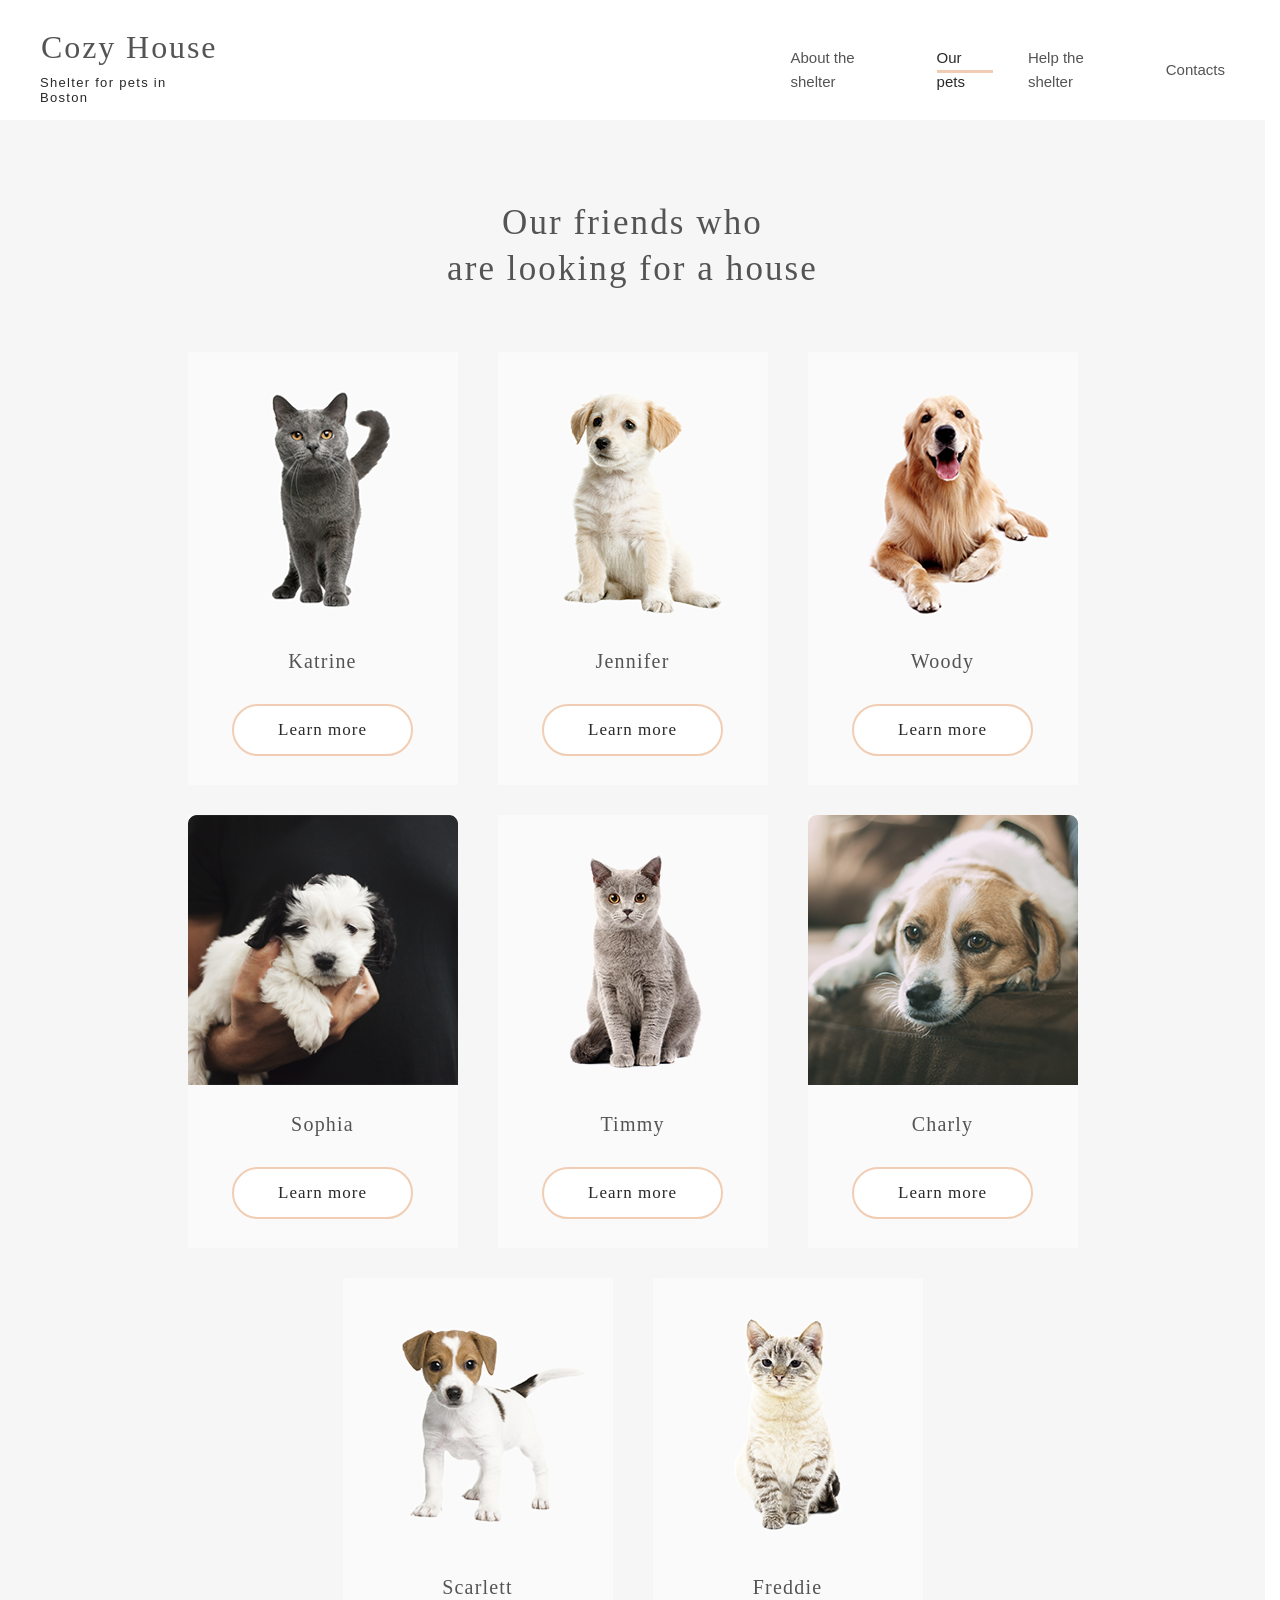
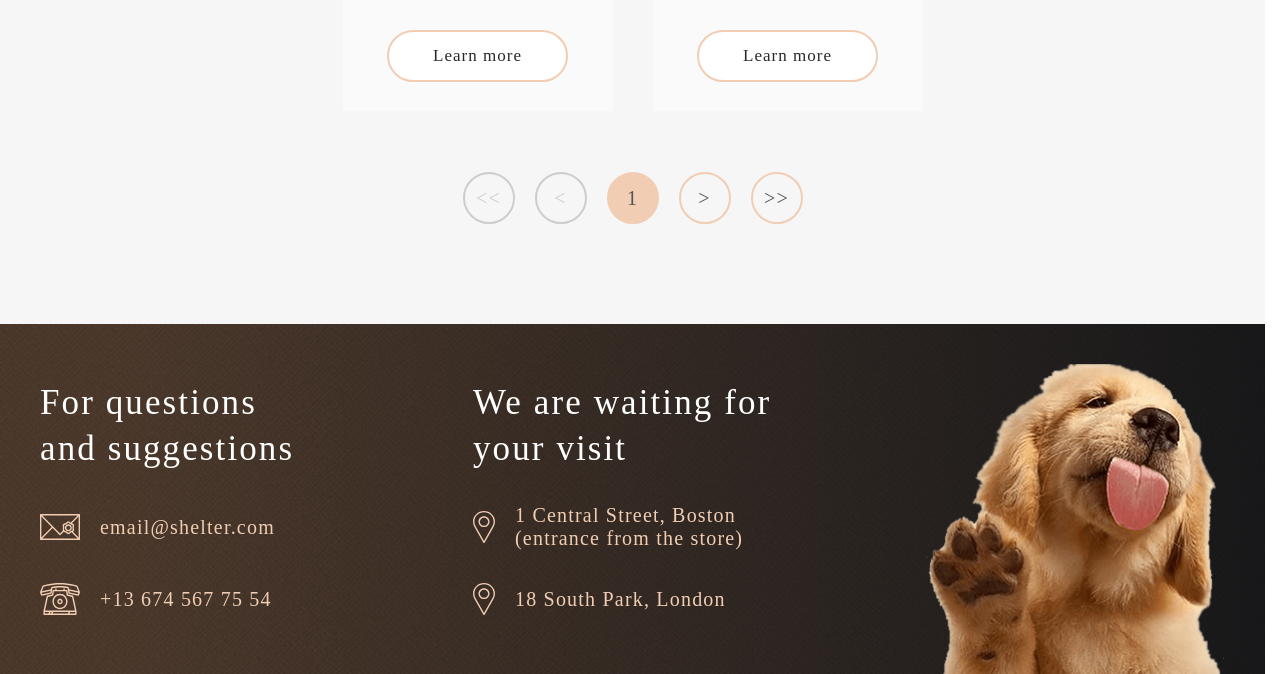
==== shelter/our-pets.html @ 5d381497 "feat: add link to logo in pets page" ====
<!DOCTYPE html>
<html lang="en">

<head>
  <meta charset="utf-8">
  <meta http-equiv="X-UA-Compatible" content="IE=edge">
  <meta name="viewport" content="width=device-width, initial-scale=1">
  <link href="https://fonts.cdnfonts.com/css/georgia" rel="stylesheet">
  <link rel="stylesheet" href="./assets/css/modern-normalize.css">
  <link rel="stylesheet" href="./assets/css/styles.css">
  <link rel="stylesheet" href="./assets/css/pets.css">
  <link rel="icon" href="./favicon.ico">
  <title>Cozy House - Our Pets</title>
</head>

<body>

  <div class="container">

    <header class="header">
      <nav class="nav">
        <div class="nav-container">
          <div class="title-container">
            <div class="title-caption"><a href="./index.html">Cozy House</a></div>
            <div class="subtitle-caption">Shelter for pets in Boston</div>
          </div>
          <ul class="nav-links-container">
            <li class="nav-item"><a href="./index.html" class="nav-link">About the shelter</a>
            </li>
            <li class="nav-item"><span class="nav-link nav-link-active">Our pets</span></li>
            <li class="nav-item"><a href="./index.html#help" class="nav-link">Help the shelter</a></li>
            <li class="nav-item"><a href="#contacts" class="nav-link">Contacts</a></li>
          </ul>
        </div>
      </nav>
    </header>

    <main class="main">

      <section class="section-cards">
        <h1 class="header-h2 cards-header">Our friends who<br>are looking for a house</h1>

        <div class="cards-container">
          <div class="pets-slider">

            <div class="pet-card">
              <div class="pet-image pet-image-1"></div>
              <p class="header-h3 pet-name">Katrine</p>
              <div class="pet-button-container">
                <a href="#" class="pet-button">Learn more</a>
              </div>
            </div>

            <div class="pet-card">
              <div class="pet-image pet-image-2"></div>
              <p class="header-h3 pet-name">Jennifer</p>
              <div class="pet-button-container">
                <a href="#" class="pet-button">Learn more</a>
              </div>
            </div>

            <div class="pet-card">
              <div class="pet-image pet-image-3"></div>
              <p class="header-h3 pet-name">Woody</p>
              <div class="pet-button-container">
                <a href="#" class="pet-button">Learn more</a>
              </div>
            </div>

            <div class="pet-card">
              <div class="pet-image pet-image-4"></div>
              <p class="header-h3 pet-name">Sophia</p>
              <div class="pet-button-container">
                <a href="#" class="pet-button">Learn more</a>
              </div>
            </div>

            <div class="pet-card">
              <div class="pet-image pet-image-5"></div>
              <p class="header-h3 pet-name">Timmy</p>
              <div class="pet-button-container">
                <a href="#" class="pet-button">Learn more</a>
              </div>
            </div>

            <div class="pet-card">
              <div class="pet-image pet-image-6"></div>
              <p class="header-h3 pet-name">Charly</p>
              <div class="pet-button-container">
                <a href="#" class="pet-button">Learn more</a>
              </div>
            </div>

            <div class="pet-card">
              <div class="pet-image pet-image-7"></div>
              <p class="header-h3 pet-name">Scarlett</p>
              <div class="pet-button-container">
                <a href="#" class="pet-button">Learn more</a>
              </div>
            </div>

            <div class="pet-card">
              <div class="pet-image pet-image-8"></div>
              <p class="header-h3 pet-name">Freddie</p>
              <div class="pet-button-container">
                <a href="#" class="pet-button">Learn more</a>
              </div>
            </div>

          </div>

        </div>

        <div class="pets-navigation">
          <div class="slider-controls">
            <div class="slider-control header-h4 control-first control-inactive">&lt;&lt;</div>
          </div>
          <div class="slider-controls">
            <div class="slider-control header-h4 control-prew control-inactive">&lt;</div>
          </div>
          <div class="slider-controls">
            <div class="slider-control header-h4 control-active">1</div>
          </div>
          <div class="slider-controls">
            <div class="slider-control header-h4 control-next">&gt;</div>
          </div>
          <div class="slider-controls">
            <div class="slider-control header-h4 control-last">&gt;&gt;</div>
          </div>
        </div>

      </section>

    </main>

    <footer class="footer" id="contacts">

      <div class="footer-container">
        <div class="footer-content-container">
          <div class="footer-contacts-container">
            <p class="header-h2 color-light-xl">For questions and suggestions</p>
            <div class="footer-mail">
              <div class="mail-icon"></div>
              <p class="header-h3"><a class="footer-link" href="mailto:email@shelter.com">email@shelter.com</a></p>
            </div>
            <div class="footer-phone">
              <div class="phone-icon"></div>
              <p class="header-h3"><a class="footer-link" href="tel:+136745677554">+13 674 567 75 54</a></p>
            </div>
          </div>
          <div class="footer-location-container">
            <p class="header-h2 color-light-xl">We are waiting for your visit</p>
            <div class="footer-location">
              <div class="location-icon"></div>
              <p class="header-h3"><a class="footer-link" href="https://maps.app.goo.gl/uSCrZoXKpnxsAoTY9"
                  target="_blank">1 Central Street, Boston (entrance from the store)</a></p>
            </div>
            <div class="footer-location">
              <div class="location-icon"></div>
              <p class="header-h3"><a class="footer-link" href="https://maps.app.goo.gl/Q9Zvm2cSrWFvhHvR8"
                  target="_blank">18 South Park, London</a></p>
            </div>
          </div>
          <div class="footer-image-container">
            <div class="footer-image"></div>
          </div>
        </div>
      </div>

    </footer>

  </div>

  <script src="./assets/js/index.js"></script>

</body>

</html>
---- shelter/assets/css/styles.css ----
:root {
  --page-width: 1280px;
  --color-primary: #f1cdb3;
  --color-primary-light: #fddcc4;
  --color-dark: #292929;
  --color-dark-s: #cdcdcd;
  --color-dark-m: #b2b2b2;
  --color-dark-l: #545454;
  --color-dark-xl: #4c4c4c;
  --color-dark-3xl: #292929;
  --color-light: #ffffff;
  --color-light-s: #fafafa;
  --color-light-l: #f6f6f6;
  --color-light-xl: #fff;
}

html {
  scroll-behavior: smooth;
  scrollbar-gutter: stable;
}

body {
  margin: 0;
  padding: 0;
  background: var(--color-light, #fff);
  width: 100%;
  height: 100%;
}

ul {
  list-style-type: none;
}

li.nav-item:hover a {
  cursor: pointer;
}

p,
h1,
h2,
h3,
h4,
ul {
  padding: 0;
  margin: 0;
}

.container {
  /*
  max-width: var(--page-width);
  position: relative;
  margin-left: auto;
  margin-right: auto;
  */
  overflow: clip;
}

.header-h1 {
  color: var(--color-light-xl, #fff);
  font-family: Georgia;
  font-size: 44px;
  font-style: normal;
  font-weight: 400;
  line-height: 130%; /* 57.2px */
}

.header-h2 {
  color: var(--color-dark-l, #545454);
  font-family: Georgia;
  font-size: 35px;
  font-style: normal;
  font-weight: 400;
  line-height: 130%; /* 45.5px */
  letter-spacing: 2.1px;
}

.header-h3 {
  color: var(--color-dark-l, #545454);
  font-family: Georgia;
  font-size: 20px;
  font-style: normal;
  font-weight: 400;
  line-height: 115%; /* 23px */
  letter-spacing: 1.2px;
}

.header-h4 {
  color: var(--color-dark-l, #545454);
  font-family: Georgia;
  font-size: 20px;
  font-style: normal;
  font-weight: 400;
  line-height: 115%; /* 23px */
  letter-spacing: 1.2px;
}

.header-h5 {
  color: var(--color-dark-l, #545454);
  font-family: Georgia;
  font-size: 15px;
  font-style: normal;
  font-weight: 400;
  line-height: 110%; /* 16.5px */
  letter-spacing: 0.9px;
}

.paragraph-l {
  color: var(--color-dark-xl, #4c4c4c);
  font-family: Arial;
  font-size: 15px;
  font-style: normal;
  font-weight: 400;
  line-height: 160%; /* 24px */
}

.paragraph-s {
  color: var(--color-dark-m, #b2b2b2);
  font-family: Arial;
  font-size: 12px;
  font-style: italic;
  font-weight: 400;
  line-height: 150%; /* 18px */
}

.pet-params {
  color: #000;
  font-family: Georgia;
  font-size: 15px;
  font-style: normal;
  font-weight: 400;
  line-height: 110%; /* 16.5px */
  letter-spacing: 0.9px;
}

.pet-button {
  font-family: Georgia;
  font-size: 17px;
  font-style: normal;
  font-weight: 400;
  line-height: 130%; /* 22.1px */
  letter-spacing: 1.02px;
  background-color: var(--color-light-xl, #fff);
  color: var(--color-dark-3xl, #292929);
  border: 2px solid var(--color-primary, #f1cdb3);
  border-radius: 100px;
  padding: 13px 44px;
  transition-duration: 0.2s;
  transition-property: all;
  transition-delay: 0.1s;
  transition-timing-function: ease-in-out;
}

.pet-card:hover .pet-button-container .pet-button {
  background-color: var(--color-primary, #f1cdb3);
}

.color-primary {
  color: #f1cdb3;
}

.color-dark-s {
  color: #cdcdcd;
}

.color-dark-l {
  color: #545454;
}

.color-light-xl {
  color: #fff;
}

/* Header */

.header {
  max-width: var(--page-width);
  margin-left: auto;
  margin-right: auto;
  display: flex;
  flex-direction: row;
  justify-content: center;
  align-items: center;
}

.nav {
  display: flex;
  width: 100%;
  flex-direction: row;
  justify-content: center;
  align-items: flex-start;
}

.nav-container {
  display: flex;
  width: 100%;
  height: 60px;
  max-width: 1200px;
  flex-direction: row;
  justify-content: flex-start;
  align-items: flex-start;
  margin: 30px 40px 0 40px;
  gap: 573px;
}

.title-container {
  display: flex;
  flex-direction: column;
  justify-content: flex-end;
  align-items: flex-end;
  gap: 10px;
}

.title-caption a {
  color: var(--color-primary, #f1cdb3);
  font-family: Georgia;
  font-size: 32px;
  font-style: normal;
  font-weight: 400;
  line-height: 110%; /* 35.2px */
  letter-spacing: 1.92px;
}

.subtitle-caption {
  color: var(--color-light-xl, #fff);
  font-family: Arial;
  font-size: 13px;
  font-style: normal;
  font-weight: 400;
  line-height: normal;
  letter-spacing: 1.3px;
}

.nav-links-container {
  margin-top: 4px;
  display: flex;
  flex-direction: row;
  justify-content: flex-start;
  align-items: center;
  gap: 35px;
}

.nav-item {
  color: var(--color-dark-s, #cdcdcd);
  font-family: Arial;
  font-size: 15px;
  font-style: normal;
  font-weight: 400;
  line-height: 160%; /* 24px */
  padding: 12px 0px;
}

a,
a.nav-link:link,
a.nav-link:visited,
a.nav-link:hover,
a.nav-link:active {
  position: relative;
  color: var(--color-dark-s, #cdcdcd);
  text-decoration: none;
  transition-duration: 0.2s;
  transition-property: all;
  transition-delay: 0.1s;
  transition-timing-function: ease-in-out;
}

/*
a.nav-link::before {
  content: "";
  position: absolute;
  top: 21px;
  height: 3px;
  width: stretch;
  background-color: transparent;
  transition-duration: 0.2s;
  transition-property: all;
  transition-delay: 0.1s;
  transition-timing-function: ease-in-out;
}

a.nav-link:hover::before {
  color: var(--color-light-s, #fafafa);
  background-color: var(--color-primary);
}
*/

a.nav-link:hover {
  color: var(--color-light-s, #fafafa);
}

span.nav-link {
  position: relative;
  display: inline-block;
}

span.nav-link::before {
  content: "";
  position: absolute;
  display: inline-block;
  top: 24px;
  left: 0;
  right: 0;
  height: 3px;
  width: stretch;
  background-color: transparent;
  transition-duration: 0.2s;
  transition-property: all;
  transition-delay: 0.1s;
  transition-timing-function: ease-in-out;
}

span.nav-link-active::before {
  background-color: var(--color-primary);
}

span.nav-link-active {
  color: var(--color-light-s, #fafafa);
}

/* Start */

.section-start {
  max-width: var(--page-width);
  margin-left: auto;
  margin-right: auto;
  margin-top: 30px;
  width: 100%;
  display: flex;
  flex-direction: column;
  justify-content: flex-start;
  text-align: flex-start;
  height: 100%;
  position: relative;
}

.start-overlay {
  position: absolute;
  top: 0;
  left: 0;
  width: 100%;
  z-index: -1;
  height: 908px;
  /*
  background:
    url(../images/start-screen-gradient-background.png),
    radial-gradient(237.5% 111.8% at 0% 0%, #5b483a 0%, #262425 100%) no-repeat;
  */
  background-image: url(../images/noise_transparent.png), radial-gradient(237.5% 111.8% at 0% 0%, #5b483a 0%, #262425 100%);
  background-color: var(--color-primary, #211f20);
  background-position:
    0% 0%,
    0 0;
  background-size:
    110px 110px,
    auto;
  background-repeat: repeat, no-repeat;
}

.start-container {
  margin-top: 60px;
  display: flex;
  flex-direction: row;
  gap: 42px;
}

.start-content-container {
  width: 460px;
  margin-top: 163px;
  display: flex;
  flex-direction: column;
  justify-content: flex-start;
  align-items: flex-start;
  gap: 42px;
  margin-left: 40px;
}

.start-header {
  width: 310px;
  color: var(--color-light-xl, #fff);
}

.start-button-container {
  display: flex;
  flex-direction: row;
  justify-content: center;
  align-items: center;
  height: 52px;
}

.start-button {
  color: var(--color-dark-3xl, #292929);
  background-color: var(--color-primary, #f1cdb3);
  border: 2px solid transparent;
}

.start-button:hover {
  background-color: var(--color-primary-light, #fddcc4);
}

.start-image-container {
  width: 698px;
  height: 728px;
  max-width: 698px;
  max-height: 728px;
  background: url(../images/start-screen-puppy.png) no-repeat;
}

/* About */

.section-about {
  max-width: var(--page-width);
  margin-left: auto;
  margin-right: auto;
  padding: 80px 40px 100px 40px;
}

.about-container {
  display: flex;
  flex-direction: row;
  justify-content: flex-start;
  align-items: flex-start;
  gap: 120px;
}

.about-image-container {
  margin-left: 175px;
  width: 300px;
  height: 408px;
  max-width: 300px;
  max-height: 408px;
  background: url(../images/about-pets.png) no-repeat;
}

.about-content-container {
  width: 370px;
  margin-top: 15px;
  display: flex;
  flex-direction: column;
  justify-content: flex-start;
  align-items: flex-start;
  gap: 25px;
}

.about-text {
  width: 430px;
}

/* Pets */

.section-pets {
  width: 100%;
  background: var(--color-light-l, #f6f6f6);
}

.pets-container {
  max-width: var(--page-width);
  margin-left: auto;
  margin-right: auto;
  padding: 80px 40px 100px 40px;
  display: flex;
  flex-direction: column;
  justify-content: center;
  align-items: center;
  gap: 60px;
}

.pets-header {
  padding-top: 2px;
  width: 400px;
  text-align: center;
}

.pets-slider-container {
  width: 100%;
  display: flex;
  flex-direction: row;
  justify-content: space-between;
  align-items: center;
}

.slider-controls {
  display: flex;
  flex-direction: row;
  justify-content: center;
  align-items: center;
}

.slider-control {
  display: flex;
  flex-direction: row;
  justify-content: center;
  align-items: center;
  width: 52px;
  height: 52px;
  border-radius: 100px;
  border: 2px solid var(--color-primary, #f1cdb3);
  transition-duration: 0.2s;
  transition-property: all;
  transition-delay: 0.1s;
  transition-timing-function: ease-in-out;
  cursor: pointer;
}

.slider-control:hover {
  background-color: var(--color-primary, #f1cdb3);
}

.slider-control-left {
  background-image: url(../icons/arrow-left.svg);
  background-position: center;
  background-repeat: no-repeat;
  background-color: transparent;
}

.slider-control-right {
  background-image: url(../icons/arrow-right.svg);
  background-position: center;
  background-repeat: no-repeat;
  background-color: transparent;
}

.pets-slider {
  display: flex;
  flex-direction: row;
  justify-content: center;
  align-items: center;
  gap: 90px;
}

.pet-card {
  background-color: var(--color-light-s, #fafafa);
  padding-bottom: 30px;
  width: 270px;
  display: flex;
  flex-direction: column;
  justify-content: center;
  align-items: center;
  gap: 25px;
  cursor: pointer;
  transition-duration: 0.2s;
  transition-property: all;
  transition-delay: 0.1s;
  transition-timing-function: ease-in-out;
}

.pet-card:hover {
  background-color: var(--color-light-xl, #fff);
}

.pet-name {
  padding-top: 3px;
}

.pet-image {
  width: 270px;
  height: 270px;
  max-width: 270px;
  max-height: 270px;
  background-color: var(--color-light-xl, #fff) cover;
}

.pet-image-1 {
  background: url(../images/pets-katrine.png) no-repeat;
}

.pet-image-2 {
  background: url(../images/pets-jennifer.png) no-repeat;
}

.pet-image-3 {
  background: url(../images/pets-woody.png) no-repeat;
}

.pet-button-container {
  margin-top: 7px;
  display: flex;
  flex-direction: row;
  justify-content: center;
  align-items: center;
  height: 50px;
}

.pets-button-container {
  margin-top: 1px;
  display: flex;
  flex-direction: row;
  justify-content: center;
  align-items: center;
  height: 50px;
}

.pets-button {
  color: var(--color-dark-3xl, #292929);
  background-color: var(--color-primary, #f1cdb3);
  border: 2px solid transparent;
}

.pets-button:hover {
  background-color: var(--color-primary-light, #fddcc4);
  border: 2px solid var(--color-primary-light, #fddcc4);
}

/* Help */

.section-help {
  width: 100%;
}

.help-container {
  padding: 82px 40px 100px 40px;
  max-width: var(--page-width);
  margin-left: auto;
  margin-right: auto;
  display: flex;
  flex-direction: column;
  justify-content: center;
  align-items: center;
  gap: 60px;
}

.help-header {
  width: 310px;
  text-align: center;
}

.help-items-container {
  display: flex;
  flex-direction: row;
  justify-content: center;
  align-items: center;
  column-gap: 120px;
  row-gap: 53px;
  flex-wrap: wrap;
}

.help-item {
  display: flex;
  flex-direction: column;
  justify-content: center;
  align-items: center;
  gap: 30px;
}

.help-image {
  width: 60px;
  height: 60px;
}

.help-image-1 {
  background: url(../icons/icon-pet-food.svg) no-repeat;
}

.help-image-2 {
  background: url(../icons/icon-transportation.svg) no-repeat;
}

.help-image-3 {
  background: url(../icons/icon-toys.svg) no-repeat;
}

.help-image-4 {
  background: url(../icons/icon-bowls-and-cups.svg) no-repeat;
}

.help-image-5 {
  background: url(../icons/icon-shampoos.svg) no-repeat;
}

.help-image-6 {
  background: url(../icons/icon-vitamins.svg) no-repeat;
}

.help-image-7 {
  background: url(../icons/icon-medicines.svg) no-repeat;
}

.help-image-8 {
  background: url(../icons/icon-collars-leashes.svg) no-repeat;
}

.help-image-9 {
  background: url(../icons/icon-sleeping-area.svg) no-repeat;
}

/* Donation */

.section-donation {
  width: 100%;
  background: var(--color-light-l, #f6f6f6);
}

.donation-container {
  padding: 75px 182px 100px 183px;
  max-width: var(--page-width);
  margin-left: auto;
  margin-right: auto;
  display: flex;
  flex-direction: row;
  justify-content: flex-start;
  align-items: flex-start;
  gap: 30px;
}

.donation-image-container {
  margin-top: 15px;
}

.donation-image {
  width: 506px;
  height: 261px;
  max-width: 506px;
  max-height: 261px;
  background: url(../images/donation-dog.png) no-repeat;
}

.donation-content-container {
  margin-top: 5px;
  display: flex;
  flex-direction: column;
  justify-content: flex-start;
  align-items: flex-start;
  gap: 20px;
}

.donation-header {
  width: 300px;
}

.donation-card-container {
  width: 350px;
  display: flex;
  flex-direction: row;
  justify-content: center;
  align-items: center;
  padding: 10px 15px;
  gap: 15px;
  border-radius: 9px;
  background: var(--color-primary, #f1cdb3);
  transition-duration: 0.2s;
  transition-property: all;
  transition-delay: 0.1s;
  transition-timing-function: ease-in-out;
}

.donation-card-container:hover {
  background: var(--color-primary-light, #fddcc4);
}

.card-image {
  width: 30px;
  height: 23px;
  background: url(../icons/credit-card.svg) no-repeat;
}

.donation-paragraph {
  letter-spacing: 0.9px;
}

/* Footer */

.footer-container {
  height: 350px;
  /*padding: 56px 40px 0 40px;*/
  /* 
  background:
    url(../images/start-screen-gradient-background.png),
    radial-gradient(237.5% 111.8% at 0% 0%, #5b483a 0%, #262425 100%) no-repeat;
  */
  /*background-image: url(../images/noise_transparent.png), radial-gradient(549.89% 73.65% at 5.73% 50%, #513d2f 0%, #1a1a1c 100%);*/
  background-image: url(../images/noise_transparent.png), linear-gradient(to right, #513d2f 10%, #1a1a1c 100%);
  background-color: #211f20;
  background-position:
    0% 0%,
    0 0;
  background-size:
    110px 110px,
    auto;
  background-repeat: repeat, no-repeat;
}

.footer-content-container {
  padding: 40px 40px 0 40px;
  max-width: var(--page-width);
  margin-left: auto;
  margin-right: auto;
  display: flex;
  flex-direction: row;
  justify-content: flex-start;
  align-items: flex-start;
  gap: 80px;
}

.footer-contacts-container {
  padding-top: 16px;
  width: 280px;
  display: flex;
  flex-direction: column;
  justify-content: flex-start;
  align-items: flex-start;
}

.footer-location-container {
  margin-left: 80px;
  padding-top: 16px;
  width: 320px;
  display: flex;
  flex-direction: column;
  justify-content: flex-start;
  align-items: center;
}

.footer-mail {
  padding-top: 40px;
  display: flex;
  flex-direction: row;
  justify-content: flex-start;
  align-items: center;
  gap: 20px;
}

.footer-phone {
  padding-top: 40px;
  display: flex;
  flex-direction: row;
  justify-content: flex-start;
  align-items: center;
  gap: 20px;
}

.footer-location {
  align-self: flex-start;
  padding-top: 33px;
  display: flex;
  flex-direction: row;
  justify-content: flex-start;
  align-items: center;
  gap: 20px;
}

.mail-icon {
  width: 40px;
  height: 32px;
  background: url(../icons/icon-email.svg) no-repeat;
}

.phone-icon {
  width: 40px;
  height: 32px;
  background: url(../icons/icon-phone.svg) no-repeat;
}

.location-icon {
  min-width: 22px;
  width: 22px;
  height: 32px;
  background: url(../icons/icon-location.svg) no-repeat;
}

.footer-image-container {
  padding-left: 60px;
  width: 360px;
  display: flex;
  flex-direction: row;
  justify-content: space-between;
  align-items: flex-start;
}

.footer-image {
  align-self: flex-start;
  width: 300px;
  height: 310px;
  background-image: url(../images/footer-puppy.png);
  background-position: top right;
  background-size: cover;
  background-repeat: no-repeat;
}

a,
a.footer-link:link,
a.footer-link:visited,
a.footer-link:hover,
a.footer-link:active {
  color: var(--color-primary, #f1cdb3);
}
---- shelter/assets/css/pets.css ----
/* Header */

.nav-container {
  margin: 30px 40px;
}

.title-caption a {
  color: var(--color-dark-l, #545454);
}

.subtitle-caption {
  color: var(--color-light-3xl, #292929);
}

.nav-links-container {
  margin-top: 4px;
  display: flex;
  flex-direction: row;
  justify-content: flex-start;
  align-items: center;
  gap: 35px;
}

.nav-item {
  color: var(--color-dark-l, #545454);
}

a,
a.nav-link:link,
a.nav-link:visited,
a.nav-link:hover,
a.nav-link:active {
  color: var(--color-dark-l, #545454);
}

a.nav-link:hover {
  color: var(--color-light-3xl, #292929);
}

span.nav-link-active {
  color: var(--color-light-3xl, #292929);
}

/* Pet cards */

.main {
  width: 100%;
  background: var(--color-light-l, #f6f6f6);
}

.section-cards {
  padding: 80px 40px 100px 40px;
  max-width: var(--page-width);
  margin-left: auto;
  margin-right: auto;
}

.cards-header {
  display: flex;
  flex-direction: row;
  justify-content: center;
  align-items: center;
  text-align: center;
}

.cards-container {
  padding: 45px 0;
}

.pets-slider {
  padding: 16px 0;
  flex-wrap: wrap;
  column-gap: 40px;
  row-gap: 30px;
}

.pet-image-4 {
  background: url(../images/pets-sophia.png) no-repeat;
}

.pet-image-5 {
  background: url(../images/pets-timmy.png) no-repeat;
}

.pet-image-6 {
  background: url(../images/pets-charly.png) no-repeat;
}

.pet-image-7 {
  background: url(../images/pets-scarlett.png) no-repeat;
}

.pet-image-8 {
  background: url(../images/pets-freddie.png) no-repeat;
}

.pets-navigation {
  display: flex;
  flex-direction: row;
  justify-content: center;
  align-items: center;
  text-align: center;
  gap: 20px;
}

.control-active {
  background: var(--color-primary, #f1cdb3);
  cursor: default;
}

.slider-control:hover {
  background: var(--color-primary, #f1cdb3);
}

.control-inactive,
.control-inactive:hover {
  color: var(--color-dark-s, #cdcdcd);
  border: 2px solid var(--color-dark-s, #cdcdcd);
  background: transparent;
  cursor: default;
}
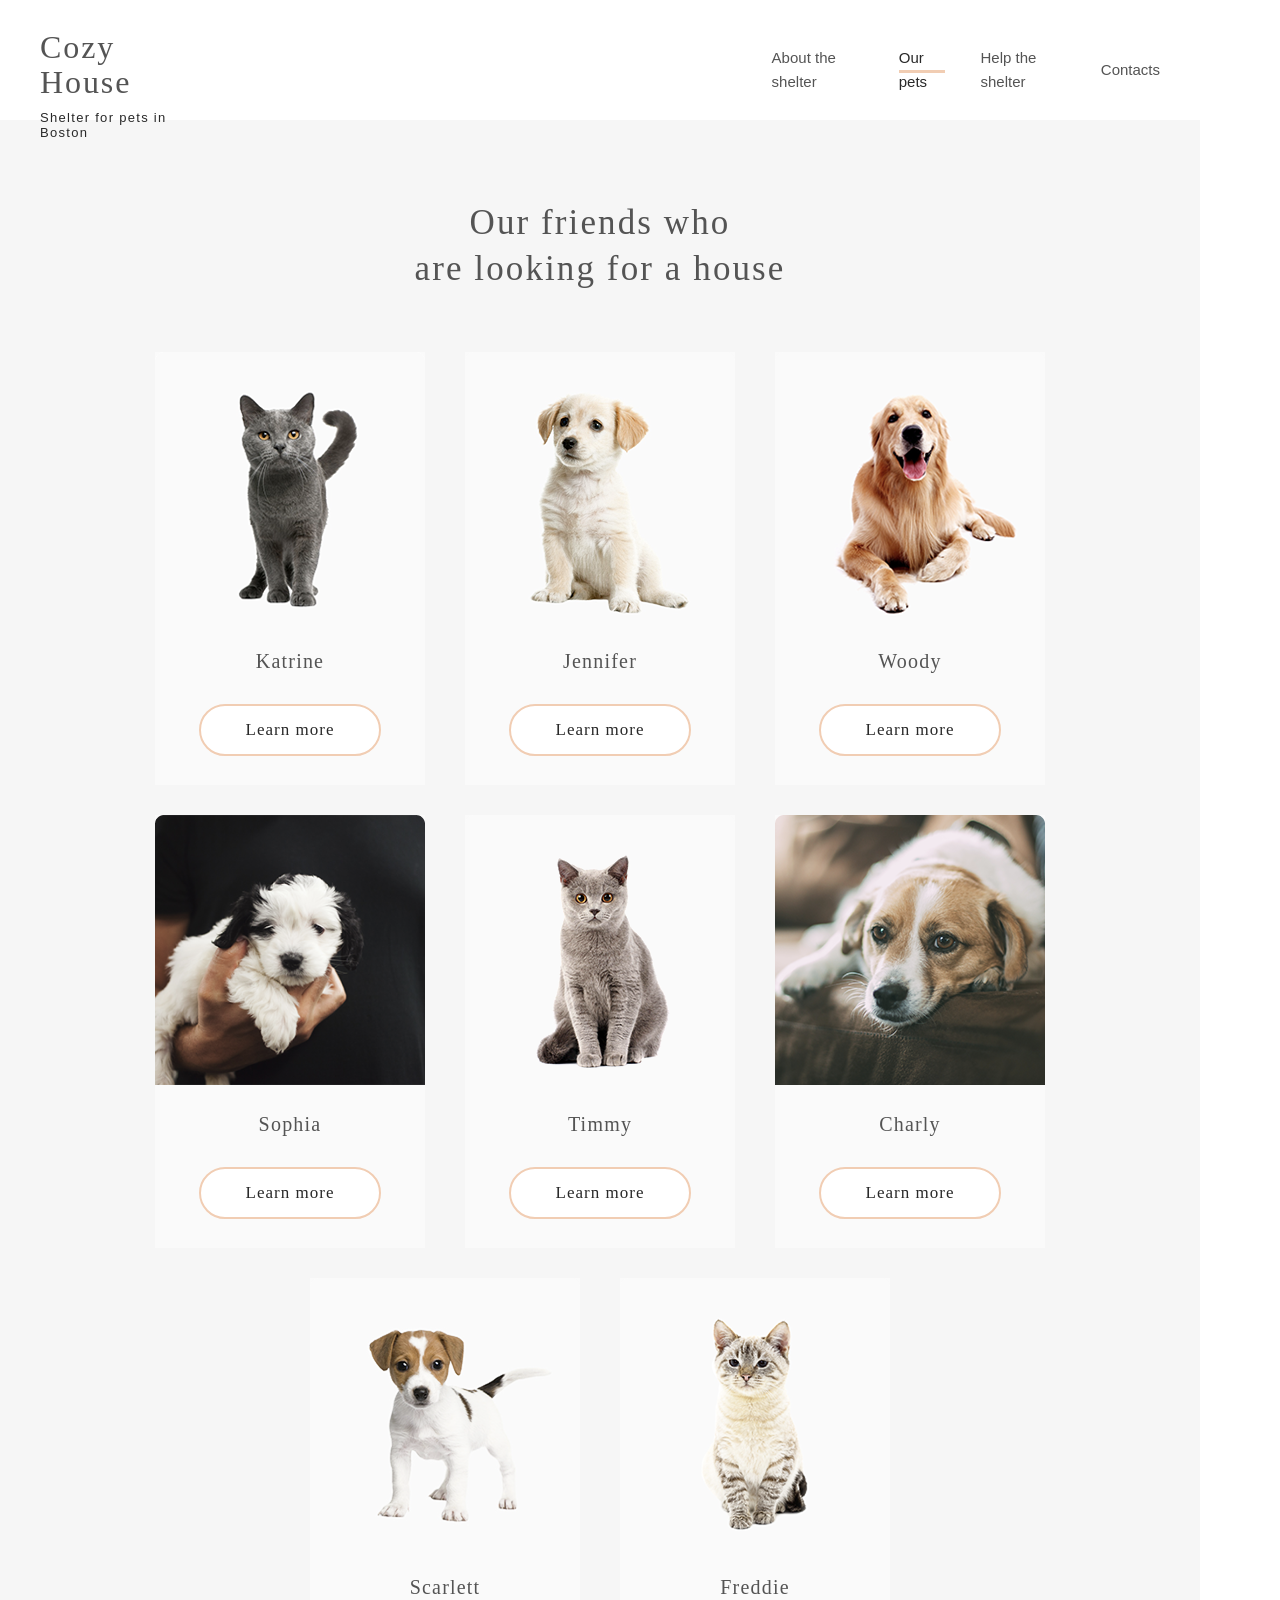
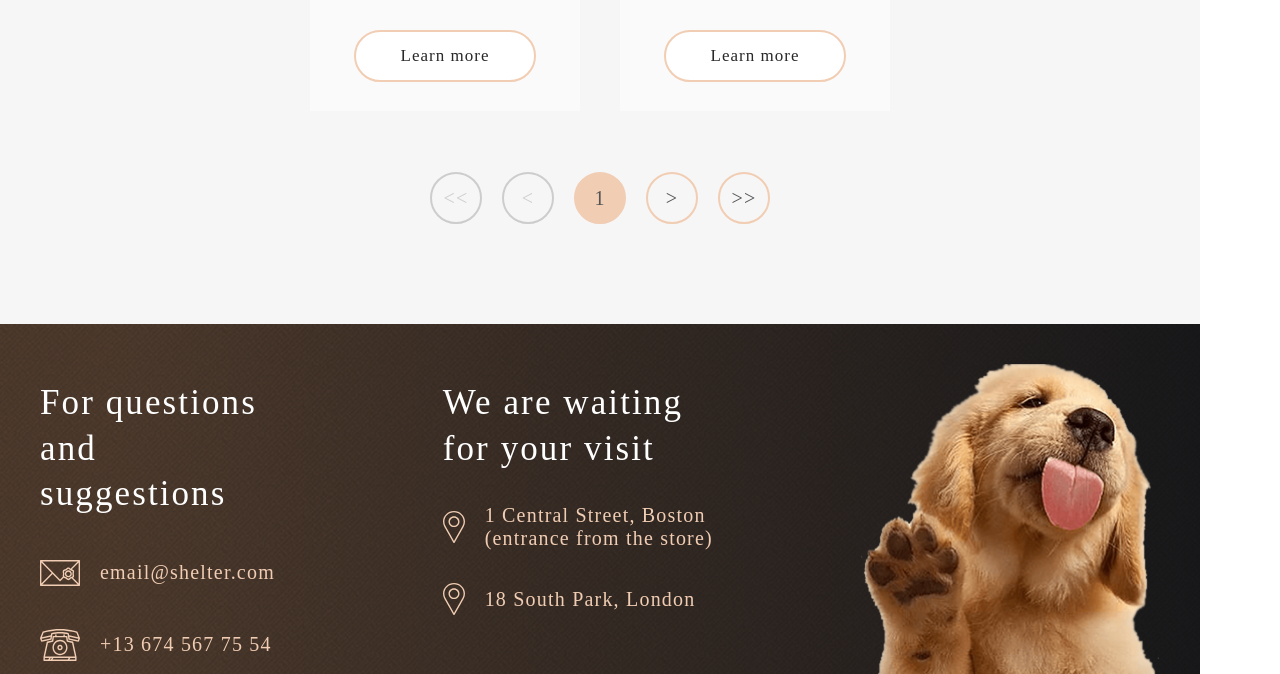
==== commit 57b285d4: "feat: add burger button to pets pages (Wed, Jun 17, 2026 04:52:35 PM)" ====
--- a/shelter/our-pets.html
+++ b/shelter/our-pets.html
@@ -7,8 +7,11 @@
   <meta name="viewport" content="width=device-width, initial-scale=1">
   <link href="https://fonts.cdnfonts.com/css/georgia" rel="stylesheet">
   <link rel="stylesheet" href="./assets/css/modern-normalize.css">
+  <link rel="stylesheet" href="./assets/css/burger.css">
   <link rel="stylesheet" href="./assets/css/styles.css">
+  <link rel="stylesheet" href="./assets/css/styles-mobile.css">
   <link rel="stylesheet" href="./assets/css/pets.css">
+  <link rel="stylesheet" href="./assets/css/pets-mobile.css">
   <link rel="icon" href="./favicon.ico">
   <title>Cozy House - Our Pets</title>
 </head>
@@ -31,6 +34,13 @@
             <li class="nav-item"><a href="./index.html#help" class="nav-link">Help the shelter</a></li>
             <li class="nav-item"><a href="#contacts" class="nav-link">Contacts</a></li>
           </ul>
+          <div class="burger-button-container">
+            <div class="burger-button">
+              <span class="burger-line burger-line-top"></span>
+              <span class="burger-line burger-line-center"></span>
+              <span class="burger-line burger-line-bottom"></span>
+            </div>
+          </div>
         </div>
       </nav>
     </header>
@@ -172,6 +182,7 @@
   </div>
 
   <script src="./assets/js/index.js"></script>
+  <script src="./assets/js/burger.js"></script>
 
 </body>
 
--- a/shelter/assets/css/burger.css
+++ b/shelter/assets/css/burger.css
@@ -0,0 +1,57 @@
+.burger-button-container {
+  display: none;
+  margin-top: 20px;
+  margin-right: 0px;
+  z-index: 3;
+}
+
+.burger-button {
+  position: relative;
+  width: 30px;
+  height: 22px;
+  display: flex;
+  flex-direction: column;
+  justify-content: center;
+  gap: 8px;
+}
+
+.burger-line {
+  align-self: center;
+  width: 30px;
+  height: 2px;
+  background-color: var(--color-primary, #f1cdb3);
+}
+
+.burger-line-top,
+.burger-line-center,
+.burger-line-bottom {
+  position: absolute;
+  transition-duration: 0.2s;
+  transition-property: all;
+  transition-delay: 0.1s;
+  transition-timing-function: ease-in-out;
+}
+
+.burger-line-top {
+  top: 0px;
+}
+
+.burger-line-center {
+  top: 10px;
+}
+
+.burger-line-bottom {
+  top: 20px;
+}
+
+.burger__active .burger-line-top {
+  transform: translateY(10px) translateX(10px) rotate(-90deg);
+}
+
+.burger__active .burger-line-center {
+  transform: rotate(90deg);
+}
+
+.burger__active .burger-line-bottom {
+  transform: translateY(-10px) translateX(-10px) rotate(-90deg);
+}
--- a/shelter/assets/css/styles.css
+++ b/shelter/assets/css/styles.css
@@ -47,12 +47,13 @@
 
 .container {
   /*
-  max-width: var(--page-width);
+  max-width: ;
   position: relative;
   margin-left: auto;
   margin-right: auto;
   */
-  overflow: clip;
+  max-width: 1200px;
+  overflow: hidden;
 }
 
 .header-h1 {
--- a/shelter/assets/css/styles-mobile.css
+++ b/shelter/assets/css/styles-mobile.css
@@ -0,0 +1,11 @@
+/* burger */
+
+@media (max-width: 767px) {
+  .nav-links-container {
+    display: none;
+  }
+
+  .burger-button-container {
+    display: block;
+  }
+}
--- a/shelter/assets/css/pets.css
+++ b/shelter/assets/css/pets.css
@@ -10,15 +10,6 @@
 
 .subtitle-caption {
   color: var(--color-light-3xl, #292929);
-}
-
-.nav-links-container {
-  margin-top: 4px;
-  display: flex;
-  flex-direction: row;
-  justify-content: flex-start;
-  align-items: center;
-  gap: 35px;
 }
 
 .nav-item {
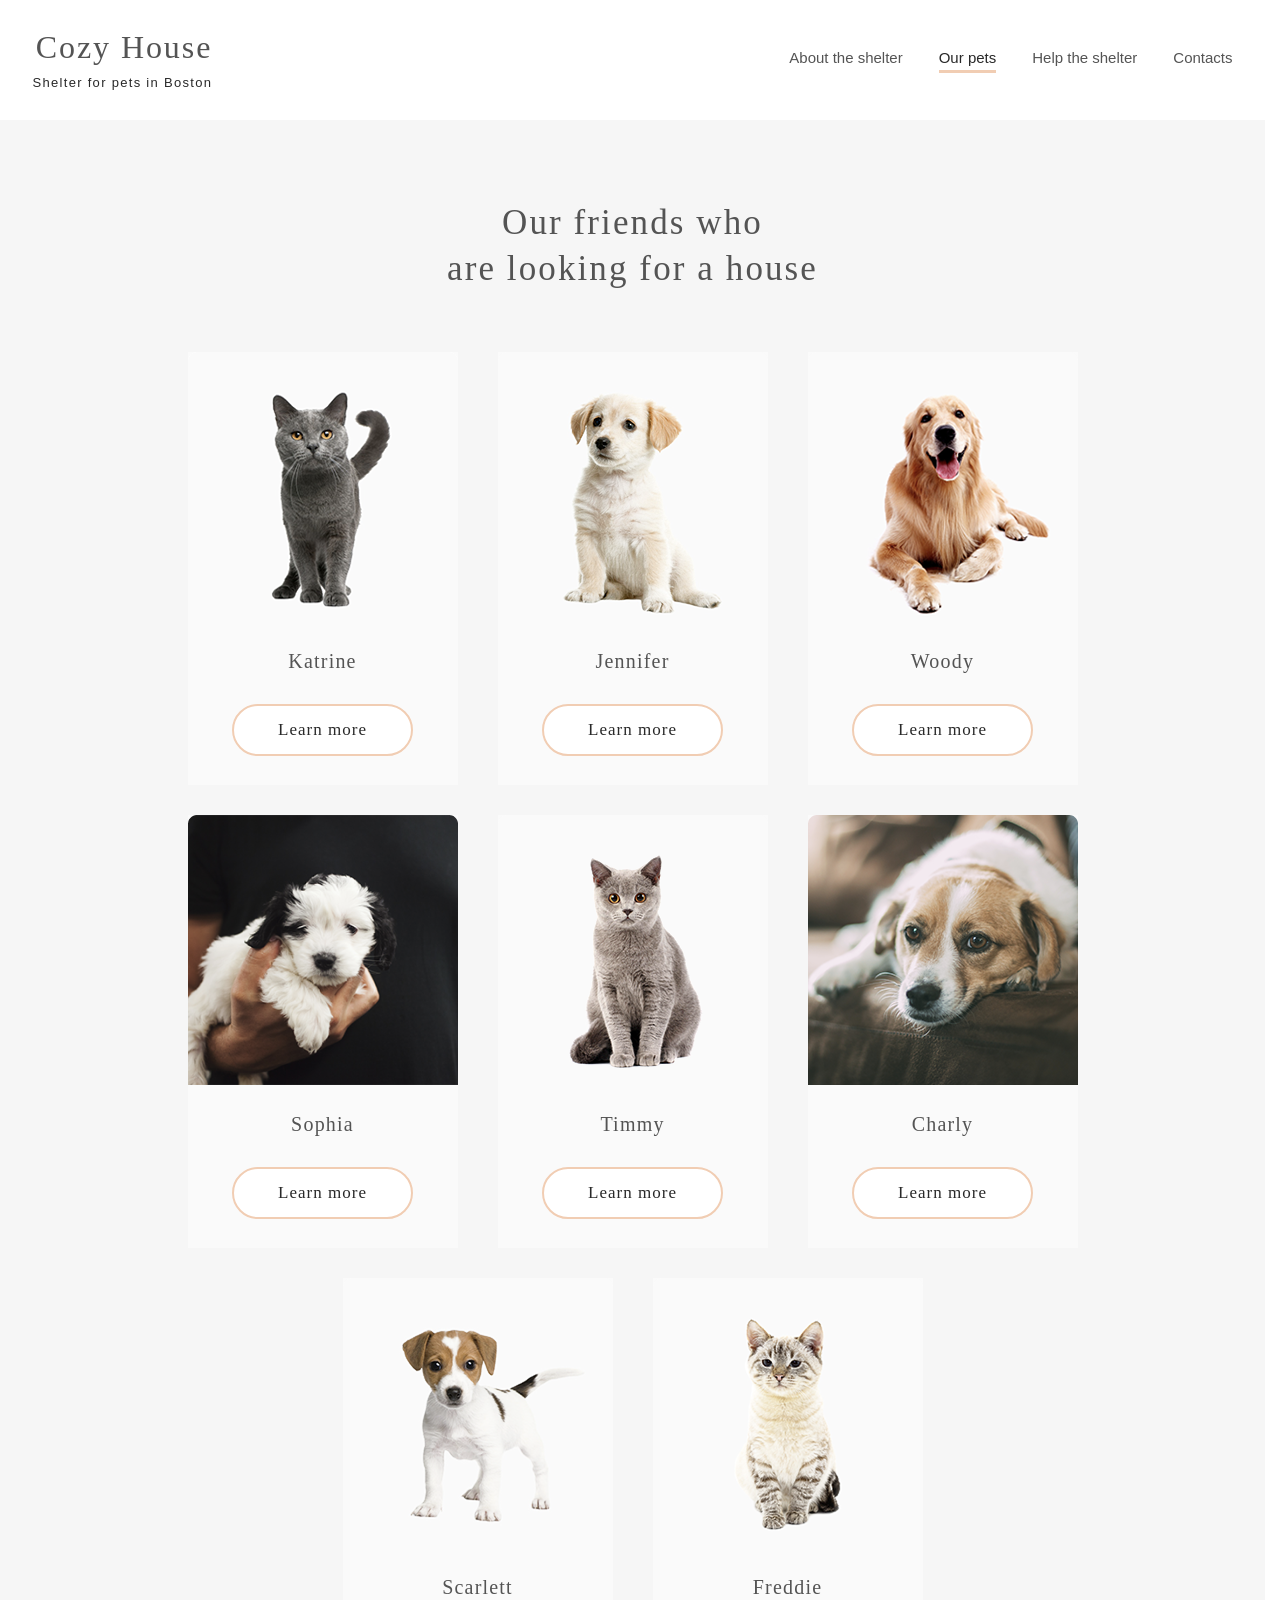
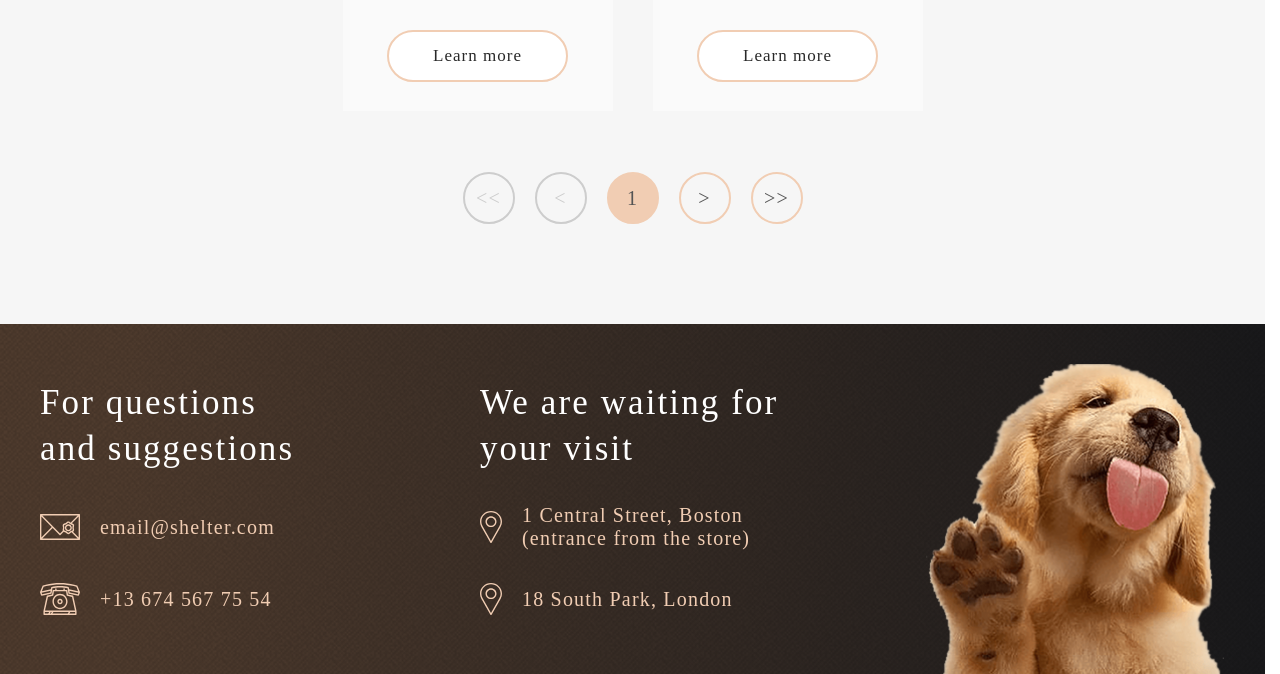
==== commit 30c0f326: "style: footer section pets page fot tablet (Mon, Jun 22, 2026 01:20:56 AM)" ====
--- a/shelter/our-pets.html
+++ b/shelter/our-pets.html
@@ -9,8 +9,8 @@
   <link rel="stylesheet" href="./assets/css/modern-normalize.css">
   <link rel="stylesheet" href="./assets/css/burger.css">
   <link rel="stylesheet" href="./assets/css/styles.css">
+  <link rel="stylesheet" href="./assets/css/pets.css">
   <link rel="stylesheet" href="./assets/css/styles-mobile.css">
-  <link rel="stylesheet" href="./assets/css/pets.css">
   <link rel="stylesheet" href="./assets/css/pets-mobile.css">
   <link rel="icon" href="./favicon.ico">
   <title>Cozy House - Our Pets</title>
@@ -171,9 +171,9 @@
                   target="_blank">18 South Park, London</a></p>
             </div>
           </div>
-          <div class="footer-image-container">
-            <div class="footer-image"></div>
-          </div>
+        </div>
+        <div class="footer-image-container">
+          <div class="footer-image"></div>
         </div>
       </div>
 
--- a/shelter/assets/css/styles.css
+++ b/shelter/assets/css/styles.css
@@ -1,5 +1,6 @@
 :root {
   --page-width: 1280px;
+  --page-width-tablet: 768px;
   --color-primary: #f1cdb3;
   --color-primary-light: #fddcc4;
   --color-dark: #292929;
@@ -52,7 +53,6 @@
   margin-left: auto;
   margin-right: auto;
   */
-  max-width: 1200px;
   overflow: hidden;
 }
 
@@ -197,10 +197,14 @@
   height: 60px;
   max-width: 1200px;
   flex-direction: row;
-  justify-content: flex-start;
-  align-items: flex-start;
-  margin: 30px 40px 0 40px;
-  gap: 573px;
+  justify-content: space-between;
+  align-items: flex-start;
+  /*margin: 30px 40px 0 40px;*/
+  margin-top: 30px;
+  margin-left: clamp(30px, calc(0px + 10 * ((100vw - 768px) / (1280 - 768))), 40px);
+  margin-right: clamp(30px, calc(0px + 10 * ((100vw - 768px) / (1280 - 768))), 40px);
+  /*gap: 573px;*/
+  /*gap: clamp(81px, calc(0px + 492 * ((100vw - 768px) / (1280 - 768))), 573px);*/
 }
 
 .title-container {
@@ -235,9 +239,9 @@
   margin-top: 4px;
   display: flex;
   flex-direction: row;
-  justify-content: flex-start;
-  align-items: center;
-  gap: 35px;
+  justify-content: flex-end;
+  align-items: center;
+  gap: 36px;
 }
 
 .nav-item {
@@ -320,31 +324,12 @@
 /* Start */
 
 .section-start {
-  max-width: var(--page-width);
-  margin-left: auto;
-  margin-right: auto;
-  margin-top: 30px;
-  width: 100%;
-  display: flex;
-  flex-direction: column;
-  justify-content: flex-start;
-  text-align: flex-start;
-  height: 100%;
-  position: relative;
-}
-
-.start-overlay {
   position: absolute;
   top: 0;
-  left: 0;
+  left: 50%;
+  transform: translateX(-50%);
   width: 100%;
   z-index: -1;
-  height: 908px;
-  /*
-  background:
-    url(../images/start-screen-gradient-background.png),
-    radial-gradient(237.5% 111.8% at 0% 0%, #5b483a 0%, #262425 100%) no-repeat;
-  */
   background-image: url(../images/noise_transparent.png), radial-gradient(237.5% 111.8% at 0% 0%, #5b483a 0%, #262425 100%);
   background-color: var(--color-primary, #211f20);
   background-position:
@@ -354,17 +339,27 @@
     110px 110px,
     auto;
   background-repeat: repeat, no-repeat;
+  display: flex;
+  flex-direction: column;
+  justify-content: flex-start;
+  text-align: flex-start;
+  overflow: clip;
 }
 
 .start-container {
-  margin-top: 60px;
-  display: flex;
-  flex-direction: row;
+  width: var(--page-width);
+  margin-left: auto;
+  margin-right: auto;
+  margin-top: 180px;
+  display: flex;
+  flex-direction: row;
+  justify-content: flex-start;
   gap: 42px;
 }
 
 .start-content-container {
-  width: 460px;
+  /*width: 460px;*/
+  width: clamp(300px, calc(300px + 160 * ((100vw - 768px) / (1280 - 768))), 460px);
   margin-top: 163px;
   display: flex;
   flex-direction: column;
@@ -398,16 +393,32 @@
 }
 
 .start-image-container {
+  align-self: flex-end;
+  flex-direction: row;
+  justify-content: flex-end;
+  align-items: center;
+  width: 100%;
+  max-width: 698px;
+  max-height: 728px;
+}
+
+.start-image {
+  /*
   width: 698px;
   height: 728px;
-  max-width: 698px;
-  max-height: 728px;
-  background: url(../images/start-screen-puppy.png) no-repeat;
+  */
+  width: clamp(569px, calc(569px + 298 * ((100vw - 768px) / (1280 - 768))), 698px);
+  height: clamp(593px, calc(593px + 300 * ((100vw - 768px) / (1280 - 768))), 728px);
+  background-image: url(../images/start-screen-puppy.png);
+  background-repeat: no-repeat;
+  background-size: contain;
+  background-position: bottom center;
 }
 
 /* About */
 
 .section-about {
+  margin-top: 818px;
   max-width: var(--page-width);
   margin-left: auto;
   margin-right: auto;
@@ -758,15 +769,12 @@
 
 /* Footer */
 
-.footer-container {
-  height: 350px;
-  /*padding: 56px 40px 0 40px;*/
-  /* 
-  background:
-    url(../images/start-screen-gradient-background.png),
-    radial-gradient(237.5% 111.8% at 0% 0%, #5b483a 0%, #262425 100%) no-repeat;
-  */
-  /*background-image: url(../images/noise_transparent.png), radial-gradient(549.89% 73.65% at 5.73% 50%, #513d2f 0%, #1a1a1c 100%);*/
+.footer {
+  min-height: 350px;
+  display: flex;
+  flex-direction: row;
+  justify-content: center;
+  align-items: flex-end;
   background-image: url(../images/noise_transparent.png), linear-gradient(to right, #513d2f 10%, #1a1a1c 100%);
   background-color: #211f20;
   background-position:
@@ -778,21 +786,30 @@
   background-repeat: repeat, no-repeat;
 }
 
+.footer-container {
+  padding: 40px 40px 0 40px;
+  width: var(--page-width);
+  display: flex;
+  flex-direction: row;
+  justify-content: space-between;
+  align-items: flex-start;
+  /*gap: 80px;*/
+  gap: clamp(40px, calc(40px + 40 * ((100vw - 1200px) / (1280 - 1200))), 80px);
+}
+
 .footer-content-container {
-  padding: 40px 40px 0 40px;
-  max-width: var(--page-width);
-  margin-left: auto;
-  margin-right: auto;
-  display: flex;
-  flex-direction: row;
-  justify-content: flex-start;
-  align-items: flex-start;
-  gap: 80px;
+  display: flex;
+  flex-direction: row;
+  justify-content: flex-start;
+  align-items: flex-start;
+  /*gap: 80px;*/
+  gap: clamp(40px, calc(40px + 40 * ((100vw - 1200px) / (1280 - 1200))), 80px);
 }
 
 .footer-contacts-container {
   padding-top: 16px;
   width: 280px;
+  min-width: 280px;
   display: flex;
   flex-direction: column;
   justify-content: flex-start;
@@ -800,9 +817,11 @@
 }
 
 .footer-location-container {
-  margin-left: 80px;
+  /*margin-left: 80px;*/
+  margin-left: clamp(30px, calc(30px + 50 * ((100vw - 768px) / (1280 - 768))), 80px);
   padding-top: 16px;
   width: 320px;
+  min-width: 320px;
   display: flex;
   flex-direction: column;
   justify-content: flex-start;
@@ -857,11 +876,13 @@
 }
 
 .footer-image-container {
+  /*
   padding-left: 60px;
-  width: 360px;
-  display: flex;
-  flex-direction: row;
-  justify-content: space-between;
+  padding-left: clamp(30px, 30px + calc(30 * ((100vw - 1200px) / (1280 - 1200))), 60px);
+  */
+  display: flex;
+  flex-direction: row;
+  justify-content: flex-end;
   align-items: flex-start;
 }
 
@@ -870,8 +891,8 @@
   width: 300px;
   height: 310px;
   background-image: url(../images/footer-puppy.png);
-  background-position: top right;
-  background-size: cover;
+  background-position: bottom right;
+  background-size: contain;
   background-repeat: no-repeat;
 }
 
--- a/shelter/assets/css/pets.css
+++ b/shelter/assets/css/pets.css
@@ -1,7 +1,7 @@
 /* Header */
 
 .nav-container {
-  margin: 30px 40px;
+  margin-bottom: 30px;
 }
 
 .title-caption a {
--- a/shelter/assets/css/styles-mobile.css
+++ b/shelter/assets/css/styles-mobile.css
@@ -9,3 +9,151 @@
     display: block;
   }
 }
+
+/* desktop */
+
+@media (max-width: 1120px) {
+  .footer-container {
+    padding: 30px 30px 0 30px;
+    width: var(--page-width-tablet);
+    height: 100%;
+    flex-direction: column;
+    justify-content: center;
+    /*gap: 65px;*/
+    gap: clamp(40px, calc(40px + 25 * ((100vw - 320px) / (768 - 320))), 65px);
+  }
+
+  .footer-content-container {
+    padding: 0 34px;
+    width: 100%;
+    gap: 60px;
+  }
+
+  .footer-contacts-container {
+    padding-top: 0;
+    max-width: 278px;
+  }
+
+  .footer-location-container {
+    padding-top: 0;
+    max-width: 302px;
+    margin-left: 0;
+  }
+
+  .footer-image-container {
+    width: 100%;
+    justify-self: center;
+    justify-content: center;
+  }
+}
+
+/* tablet */
+
+@media (max-width: 768px) {
+  .section-start {
+    justify-content: center;
+  }
+
+  .start-container {
+    max-width: var(--page-width-tablet);
+    margin-top: 150px;
+    flex-direction: column;
+    justify-content: center;
+    align-self: center;
+    gap: 100px;
+  }
+
+  .start-content-container {
+    width: 460px;
+    margin-top: 0px;
+    align-self: center;
+    justify-content: center;
+    align-items: flex-start;
+    margin-left: 0px;
+  }
+
+  .start-button-container {
+    align-self: center;
+  }
+
+  .start-image-container {
+    align-self: center;
+    /*margin-left: 140px;*/
+    margin-left: clamp(0px, calc(0px + 140 * ((100vw - 320px) / (768 - 320))), 140px);
+    width: clamp(260px, calc(260px + 309 * ((100vw - 320px) / (768 - 320))), 569px);
+    justify-content: center;
+  }
+
+  .start-image {
+    width: clamp(260px, calc(260px + 309 * ((100vw - 320px) / (768 - 320))), 569px);
+    height: clamp(272px, calc(272px + 321 * ((100vw - 320px) / (768 - 320))), 593px);
+  }
+
+  .section-about {
+    margin-top: 1000px;
+    max-width: var(--page-width-tablet);
+    padding: 0 0 100px 0;
+  }
+
+  .about-container {
+    padding-top: 138px;
+    align-self: center;
+    flex-direction: column-reverse;
+    justify-content: center;
+    gap: 80px;
+  }
+
+  .about-content-container {
+    width: 430px;
+    align-self: center;
+  }
+
+  .about-image-container {
+    align-self: center;
+    margin-left: 0px;
+  }
+
+  .about-header {
+    max-width: 370px;
+  }
+
+  .pets-container {
+    max-width: var(--page-width-tablet);
+    padding: 78px 30px 100px 30px;
+  }
+
+  .pets-slider {
+    gap: 40px;
+  }
+
+  .pet-card-03 {
+    display: none;
+  }
+
+  .help-container {
+    padding: 82px 69px 100px 69px;
+  }
+
+  .help-items-container {
+    column-gap: 60px;
+    row-gap: 55px;
+  }
+
+  .help-item {
+    width: 170px;
+  }
+
+  .donation-container {
+    align-self: center;
+    padding: 74px 192px 100px 192px;
+    margin-left: auto;
+    margin-right: auto;
+
+    max-width: var(--page-width-tablet);
+    display: flex;
+    flex-direction: column-reverse;
+    justify-content: center;
+    align-items: center;
+    gap: 45px;
+  }
+}
--- a/shelter/assets/css/pets-mobile.css
+++ b/shelter/assets/css/pets-mobile.css
@@ -0,0 +1,7 @@
+/* burger */
+
+@media (max-width: 767px) {
+  .burger-line {
+    background-color: #000;
+  }
+}
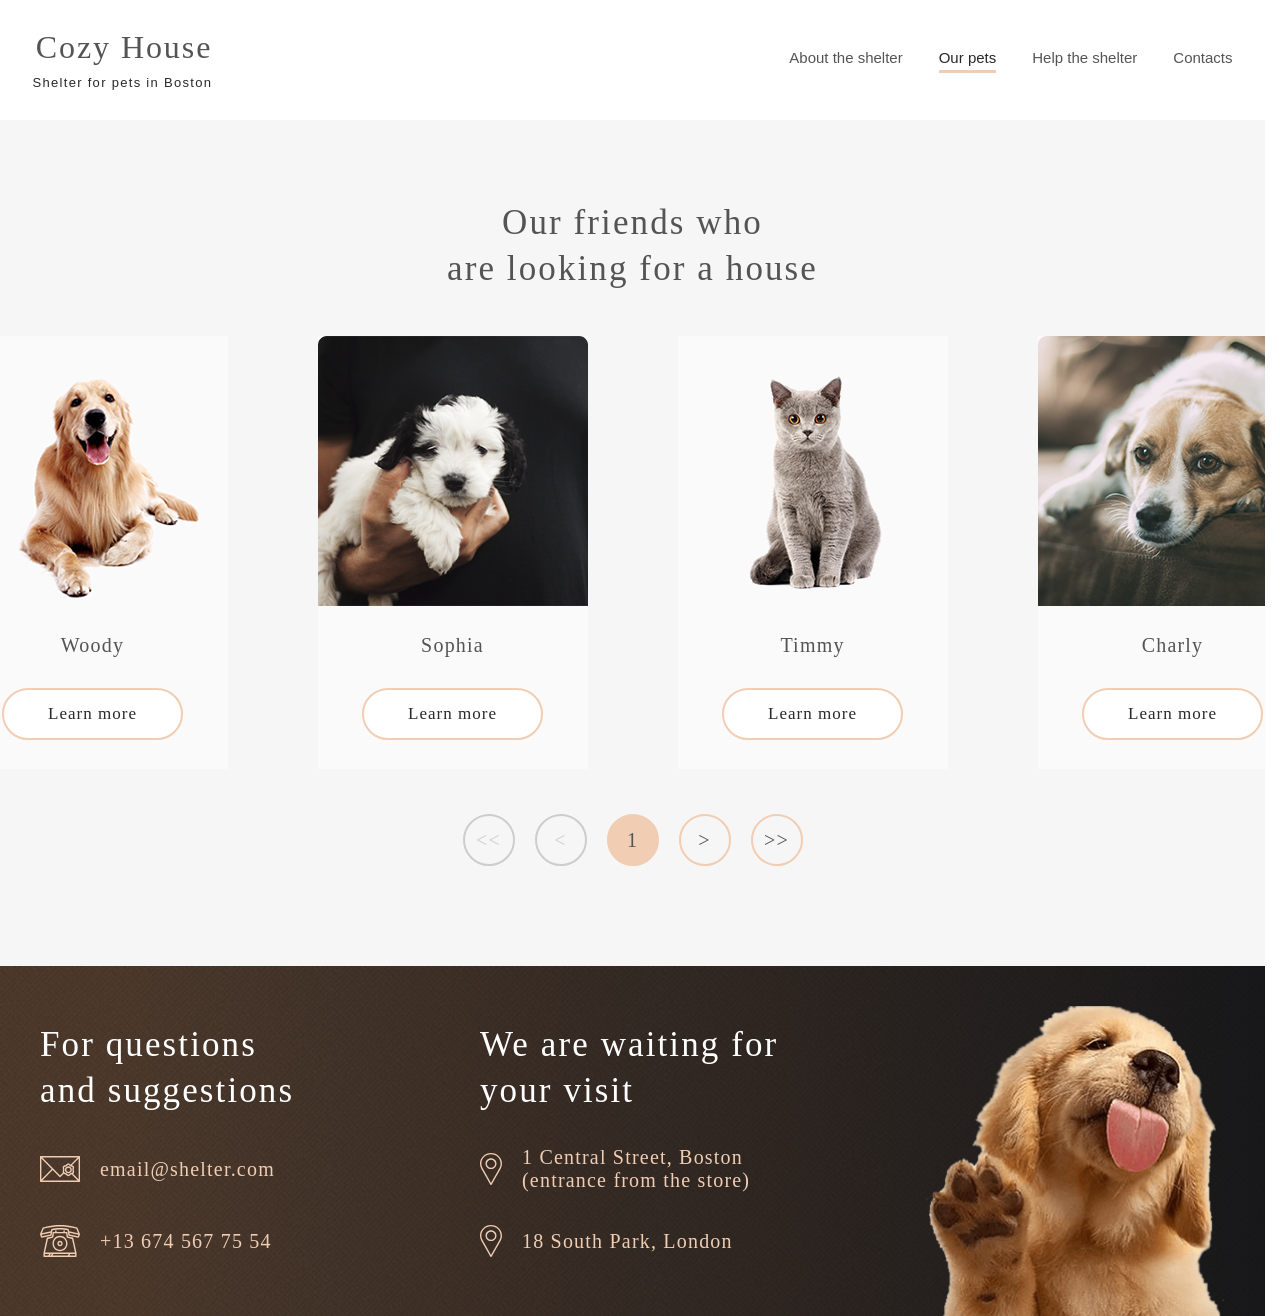
==== commit f22849a0: "style: section card in pets page fot tablet (Mon, Jun 22, 2026 01:34:55 AM)" ====
--- a/shelter/our-pets.html
+++ b/shelter/our-pets.html
@@ -53,7 +53,7 @@
         <div class="cards-container">
           <div class="pets-slider">
 
-            <div class="pet-card">
+            <div class="pet-card pet-card-01">
               <div class="pet-image pet-image-1"></div>
               <p class="header-h3 pet-name">Katrine</p>
               <div class="pet-button-container">
@@ -61,7 +61,7 @@
               </div>
             </div>
 
-            <div class="pet-card">
+            <div class="pet-card pet-card-02">
               <div class="pet-image pet-image-2"></div>
               <p class="header-h3 pet-name">Jennifer</p>
               <div class="pet-button-container">
@@ -69,7 +69,7 @@
               </div>
             </div>
 
-            <div class="pet-card">
+            <div class="pet-card pet-card-03">
               <div class="pet-image pet-image-3"></div>
               <p class="header-h3 pet-name">Woody</p>
               <div class="pet-button-container">
@@ -77,7 +77,7 @@
               </div>
             </div>
 
-            <div class="pet-card">
+            <div class="pet-card pet-card-04">
               <div class="pet-image pet-image-4"></div>
               <p class="header-h3 pet-name">Sophia</p>
               <div class="pet-button-container">
@@ -85,7 +85,7 @@
               </div>
             </div>
 
-            <div class="pet-card">
+            <div class="pet-card pet-card-05">
               <div class="pet-image pet-image-5"></div>
               <p class="header-h3 pet-name">Timmy</p>
               <div class="pet-button-container">
@@ -93,7 +93,7 @@
               </div>
             </div>
 
-            <div class="pet-card">
+            <div class="pet-card pet-card-06">
               <div class="pet-image pet-image-6"></div>
               <p class="header-h3 pet-name">Charly</p>
               <div class="pet-button-container">
@@ -101,7 +101,7 @@
               </div>
             </div>
 
-            <div class="pet-card">
+            <div class="pet-card pet-card-07">
               <div class="pet-image pet-image-7"></div>
               <p class="header-h3 pet-name">Scarlett</p>
               <div class="pet-button-container">
@@ -109,7 +109,7 @@
               </div>
             </div>
 
-            <div class="pet-card">
+            <div class="pet-card pet-card-08">
               <div class="pet-image pet-image-8"></div>
               <p class="header-h3 pet-name">Freddie</p>
               <div class="pet-button-container">
--- a/shelter/assets/css/pets.css
+++ b/shelter/assets/css/pets.css
@@ -58,13 +58,6 @@
   padding: 45px 0;
 }
 
-.pets-slider {
-  padding: 16px 0;
-  flex-wrap: wrap;
-  column-gap: 40px;
-  row-gap: 30px;
-}
-
 .pet-image-4 {
   background: url(../images/pets-sophia.png) no-repeat;
 }
--- a/shelter/assets/css/pets-mobile.css
+++ b/shelter/assets/css/pets-mobile.css
@@ -5,3 +5,32 @@
     background-color: #000;
   }
 }
+
+/* tablet */
+
+@media (max-width: 768px) {
+  .section-cards {
+    padding: 80px 30px 75px 30px;
+  }
+
+  .cards-container {
+    padding: 15px 0 25px 0;
+  }
+
+  .pet-card-03 {
+    display: flex;
+  }
+
+  .pet-card-07,
+  .pet-card-08,
+  .pet-card-09 {
+    display: none;
+  }
+
+  .pets-slider {
+    padding: 16px 0;
+    flex-wrap: wrap;
+    column-gap: 40px;
+    row-gap: 32px;
+  }
+}
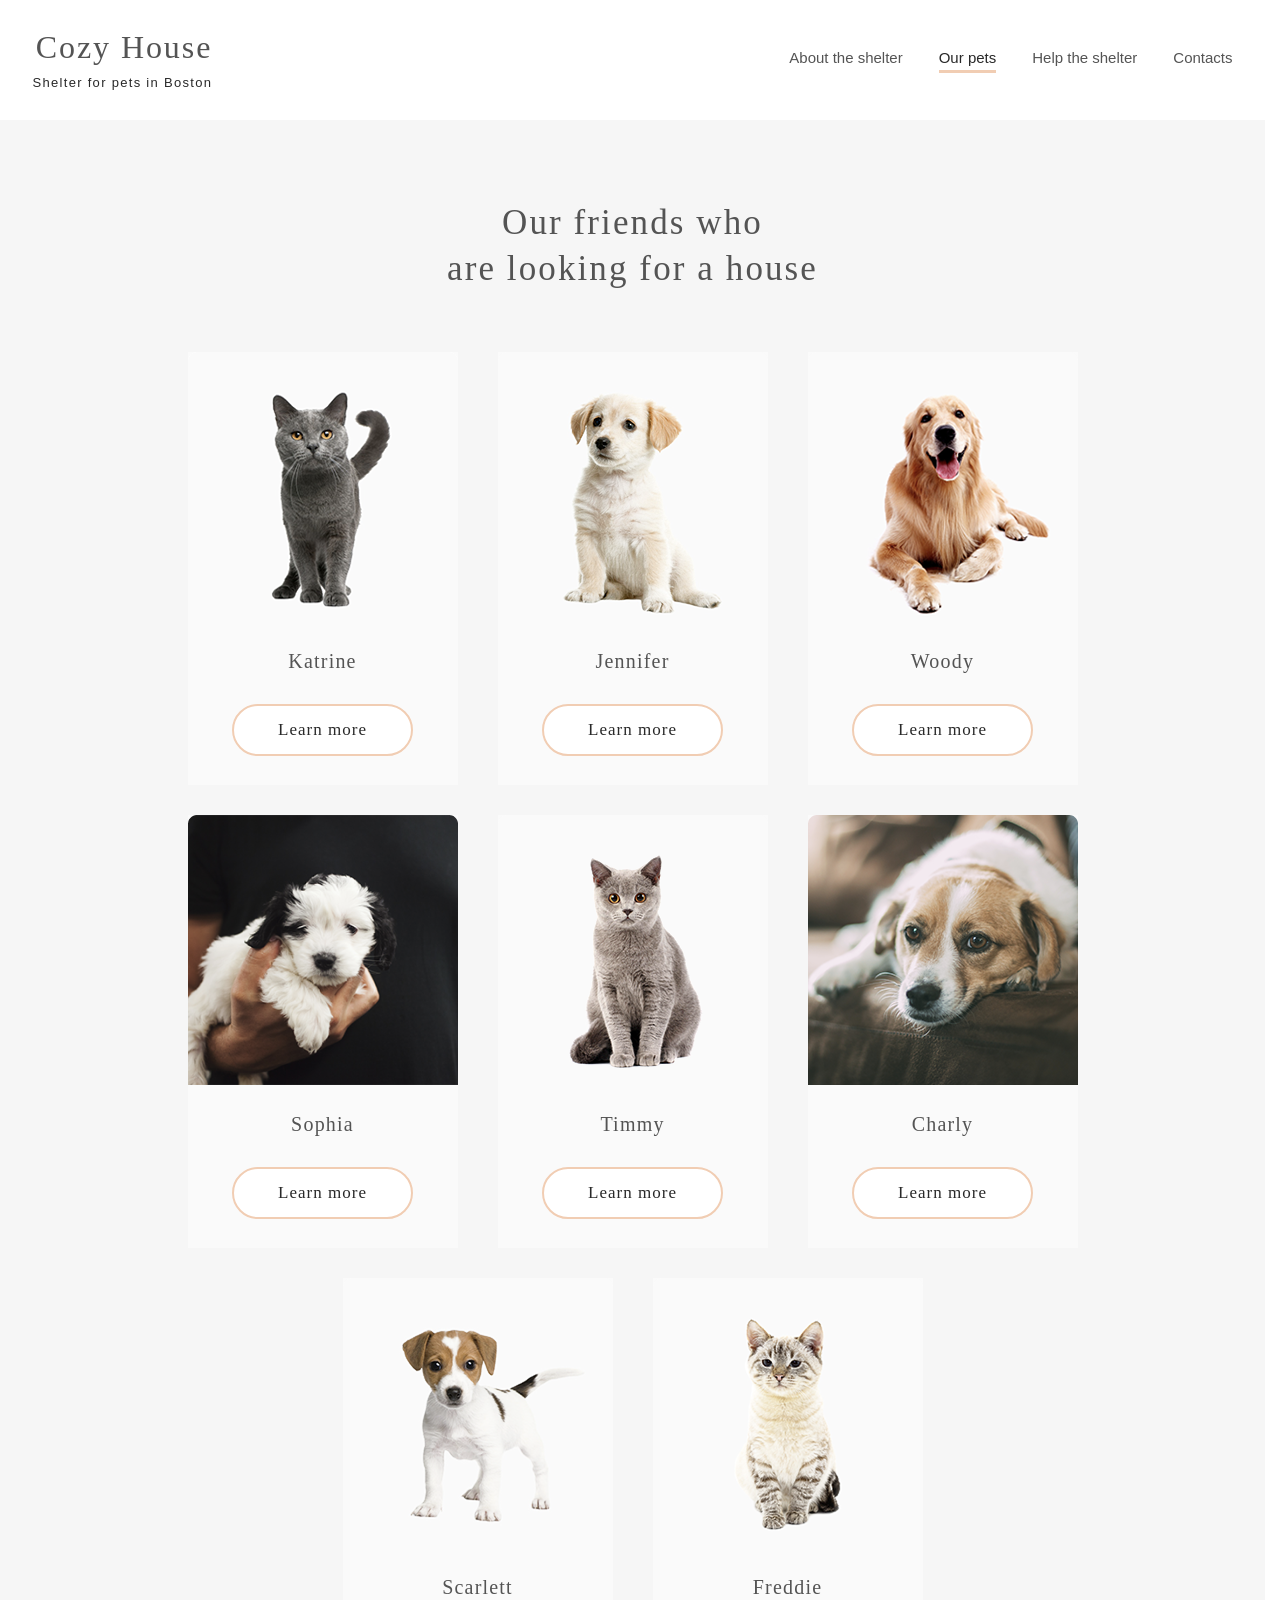
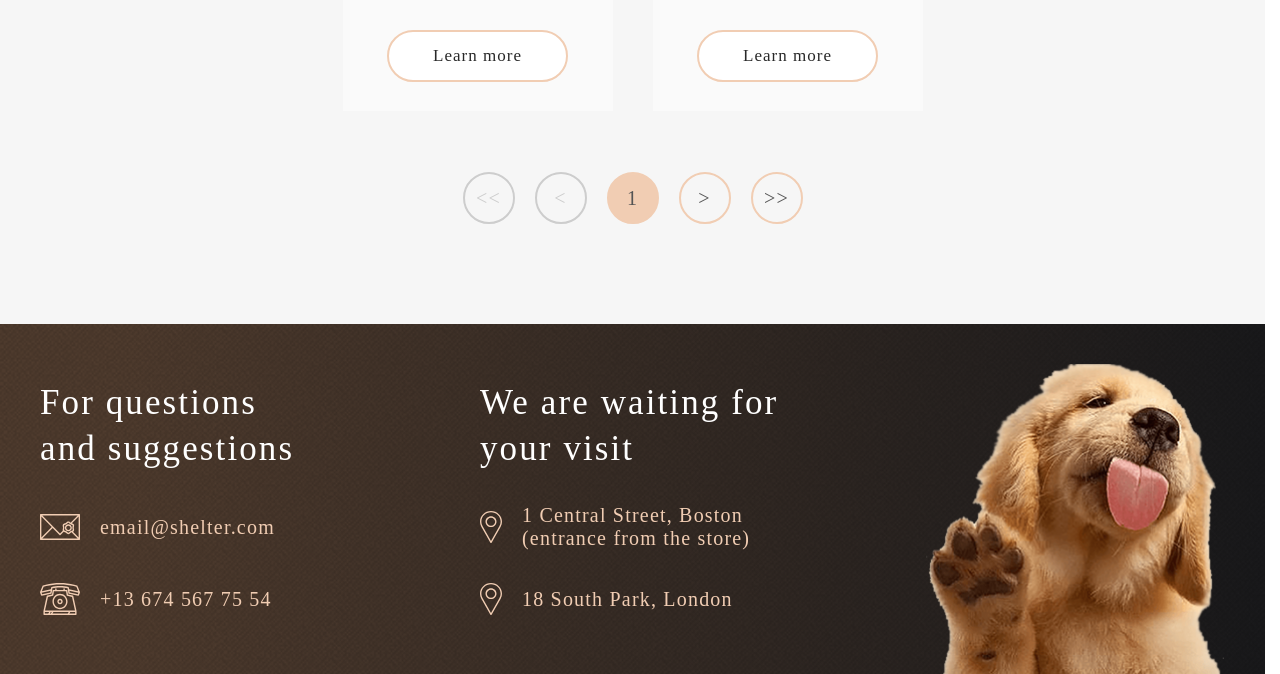
==== commit 042c5add: "style: paginator controls in pets page (Mon, Jun 22, 2026 11:44:50 PM)" ====
--- a/shelter/our-pets.html
+++ b/shelter/our-pets.html
@@ -122,20 +122,20 @@
         </div>
 
         <div class="pets-navigation">
-          <div class="slider-controls">
-            <div class="slider-control header-h4 control-first control-inactive">&lt;&lt;</div>
+          <div class="paginator-controls">
+            <div class="paginator-control header-h4 control-first control-inactive">&lt;&lt;</div>
           </div>
-          <div class="slider-controls">
-            <div class="slider-control header-h4 control-prew control-inactive">&lt;</div>
+          <div class="paginator-controls">
+            <div class="paginator-control header-h4 control-prew control-inactive">&lt;</div>
           </div>
-          <div class="slider-controls">
-            <div class="slider-control header-h4 control-active">1</div>
+          <div class="paginator-controls">
+            <div class="paginator-control header-h4 control-active">1</div>
           </div>
-          <div class="slider-controls">
-            <div class="slider-control header-h4 control-next">&gt;</div>
+          <div class="paginator-controls">
+            <div class="paginator-control header-h4 control-next">&gt;</div>
           </div>
-          <div class="slider-controls">
-            <div class="slider-control header-h4 control-last">&gt;&gt;</div>
+          <div class="paginator-controls">
+            <div class="paginator-control header-h4 control-last">&gt;&gt;</div>
           </div>
         </div>
 
--- a/shelter/assets/css/styles.css
+++ b/shelter/assets/css/styles.css
@@ -419,31 +419,43 @@
 
 .section-about {
   margin-top: 818px;
+  display: flex;
+  flex-direction: row;
+  justify-content: center;
+  align-items: center;
+  padding: 81px 40px 100px 40px;
+}
+
+.about-container {
   max-width: var(--page-width);
-  margin-left: auto;
-  margin-right: auto;
-  padding: 80px 40px 100px 40px;
-}
-
-.about-container {
-  display: flex;
-  flex-direction: row;
-  justify-content: flex-start;
-  align-items: flex-start;
-  gap: 120px;
+  width: 100%;
+  justify-self: center;
+  display: flex;
+  flex-direction: row;
+  justify-content: flex-start;
+  align-items: flex-start;
+  /*gap: 120px;*/
+  gap: clamp(40px, calc(40px + 80 * ((100vw - 768px) / (1280 - 768))), 120px);
+  /*padding-left: 215px;*/
+  padding-left: clamp(0px, calc(0px + 215 * ((100vw - 768px) / (1280 - 768))), 215px);
 }
 
 .about-image-container {
-  margin-left: 175px;
+  max-width: 300px;
+  max-height: 408px;
+}
+
+.about-image {
   width: 300px;
   height: 408px;
-  max-width: 300px;
-  max-height: 408px;
-  background: url(../images/about-pets.png) no-repeat;
+  background-image: url(../images/about-pets.png);
+  background-repeat: no-repeat;
+  background-size: contain;
+  background-position: bottom center;
 }
 
 .about-content-container {
-  width: 370px;
+  max-width: 370px;
   margin-top: 15px;
   display: flex;
   flex-direction: column;
@@ -492,15 +504,11 @@
 .slider-controls {
   display: flex;
   flex-direction: row;
-  justify-content: center;
+  justify-content: flex-start;
   align-items: center;
 }
 
 .slider-control {
-  display: flex;
-  flex-direction: row;
-  justify-content: center;
-  align-items: center;
   width: 52px;
   height: 52px;
   border-radius: 100px;
@@ -530,12 +538,17 @@
   background-color: transparent;
 }
 
+.slider-controls-justify {
+  justify-content: flex-end;
+}
+
 .pets-slider {
   display: flex;
   flex-direction: row;
   justify-content: center;
   align-items: center;
-  gap: 90px;
+  /*gap: 90px;*/
+  gap: clamp(38px, calc(38px + 52 * ((100vw - 1120px) / (1280 - 1120))), 90px);
 }
 
 .pet-card {
--- a/shelter/assets/css/pets.css
+++ b/shelter/assets/css/pets.css
@@ -58,6 +58,13 @@
   padding: 45px 0;
 }
 
+.pets-slider {
+  padding: 16px 0;
+  flex-wrap: wrap;
+  column-gap: 40px;
+  row-gap: 30px;
+}
+
 .pet-image-4 {
   background: url(../images/pets-sophia.png) no-repeat;
 }
@@ -87,12 +94,35 @@
   gap: 20px;
 }
 
+.paginator-controls {
+  display: flex;
+  flex-direction: row;
+  justify-content: center;
+  align-items: center;
+}
+
+.paginator-control {
+  display: flex;
+  flex-direction: row;
+  justify-content: center;
+  align-items: center;
+  width: 52px;
+  height: 52px;
+  border-radius: 100px;
+  border: 2px solid var(--color-primary, #f1cdb3);
+  transition-duration: 0.2s;
+  transition-property: all;
+  transition-delay: 0.1s;
+  transition-timing-function: ease-in-out;
+  cursor: pointer;
+}
+
 .control-active {
   background: var(--color-primary, #f1cdb3);
   cursor: default;
 }
 
-.slider-control:hover {
+.paginator-control:hover {
   background: var(--color-primary, #f1cdb3);
 }
 
--- a/shelter/assets/css/styles-mobile.css
+++ b/shelter/assets/css/styles-mobile.css
@@ -13,6 +13,34 @@
 /* desktop */
 
 @media (max-width: 1120px) {
+  .about-text {
+    width: 100%;
+    max-width: 430px;
+  }
+
+  .pets-slider-container {
+    justify-content: center;
+  }
+
+  .slider-controls {
+    justify-content: flex-end;
+  }
+
+  .slider-controls-justify {
+    justify-content: flex-start;
+  }
+
+  .slider-control {
+    /*margin-left: 12px;*/
+    margin-left: clamp(12px, calc(12px + 41 * ((100vw - 768px) / (1280 - 768))), 53px);
+    /*margin-right: 12px;*/
+    margin-right: clamp(12px, calc(12px + 41 * ((100vw - 768px) / (1280 - 768))), 53px);
+  }
+
+  .pet-card-03 {
+    display: none;
+  }
+
   .footer-container {
     padding: 30px 30px 0 30px;
     width: var(--page-width-tablet);
@@ -91,11 +119,11 @@
 
   .section-about {
     margin-top: 1000px;
-    max-width: var(--page-width-tablet);
     padding: 0 0 100px 0;
   }
 
   .about-container {
+    max-width: var(--page-width-tablet);
     padding-top: 138px;
     align-self: center;
     flex-direction: column-reverse;
@@ -104,7 +132,7 @@
   }
 
   .about-content-container {
-    width: 430px;
+    max-width: 430px;
     align-self: center;
   }
 
@@ -124,10 +152,6 @@
 
   .pets-slider {
     gap: 40px;
-  }
-
-  .pet-card-03 {
-    display: none;
   }
 
   .help-container {
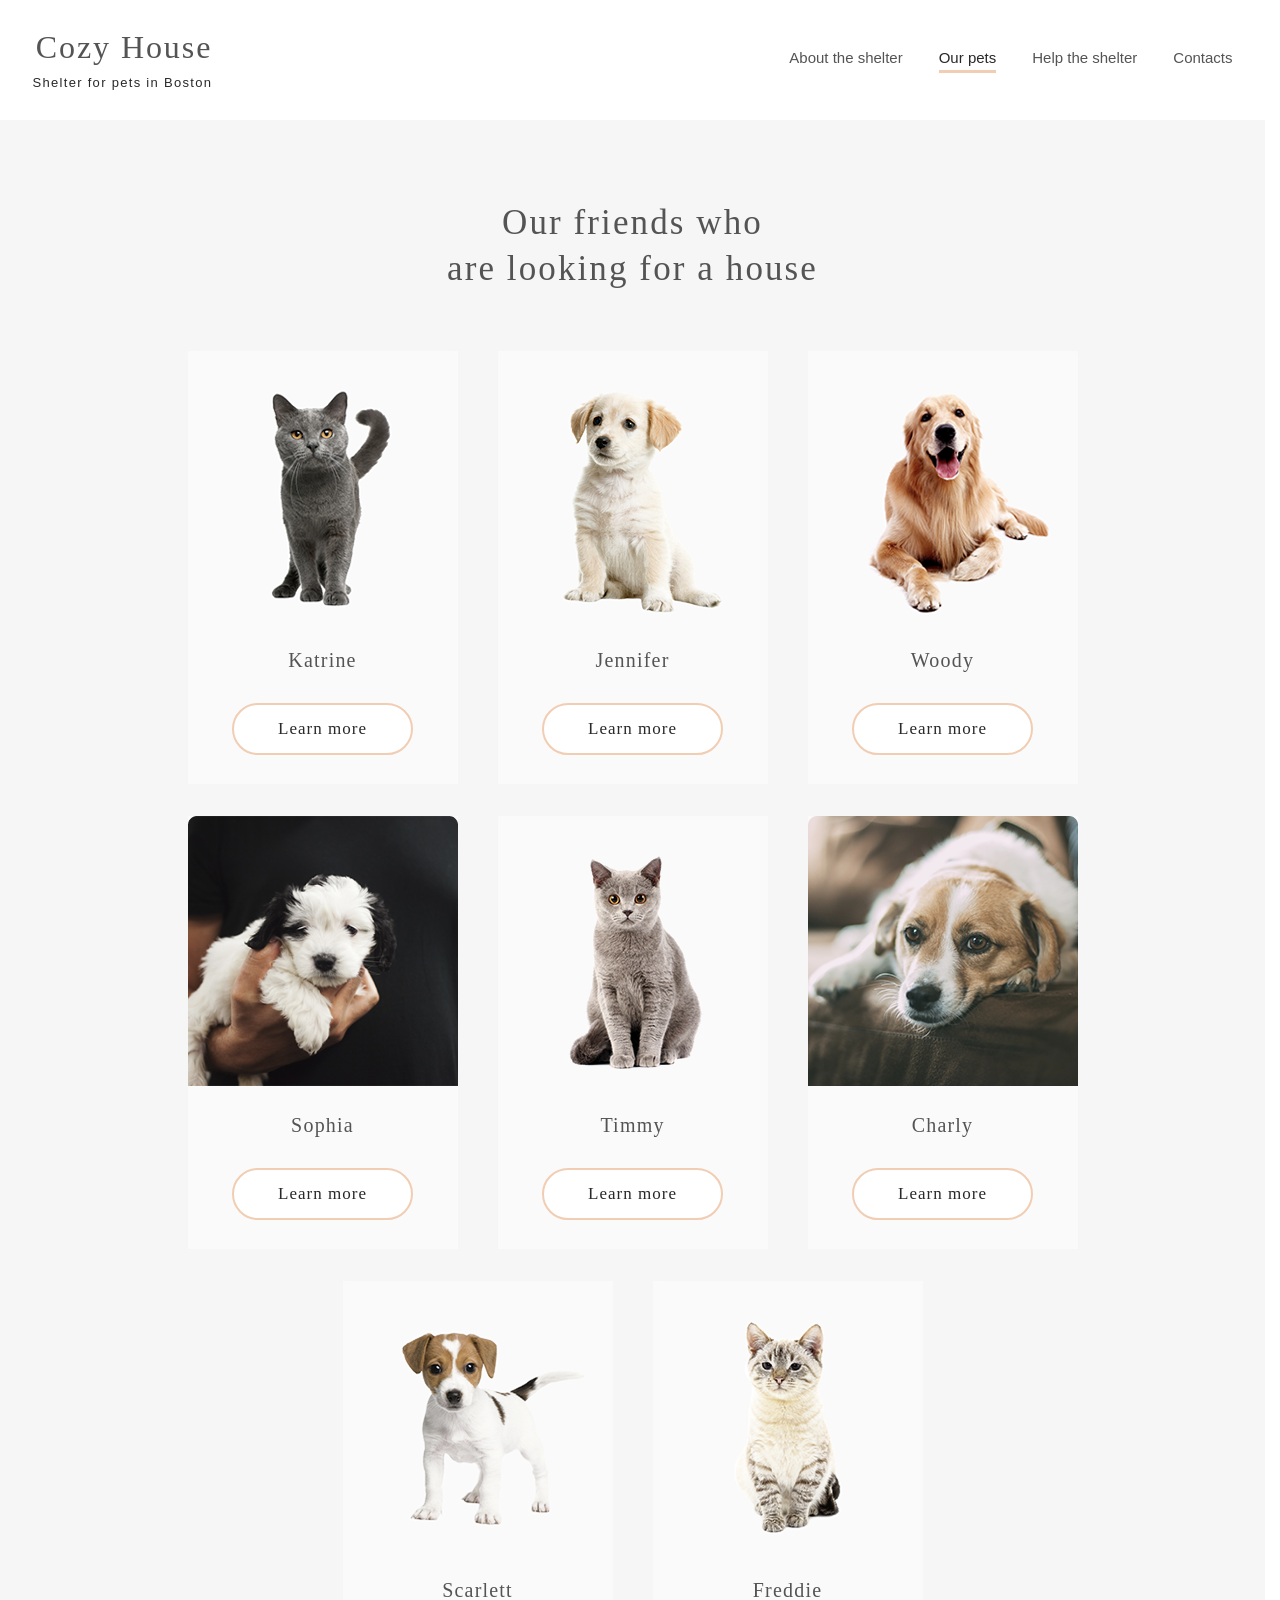
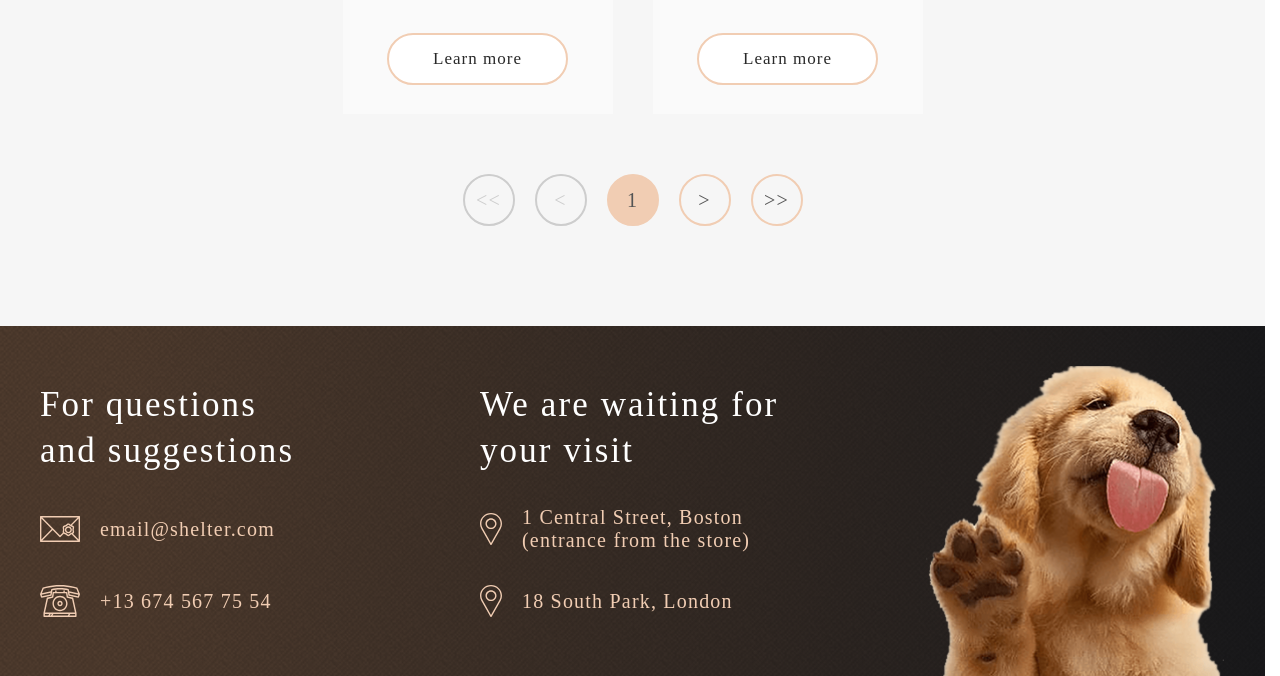
==== commit 4ef30fb3: "feat: add burger menu on a both pages (Sat, Jun 27, 2026 08:26:38 PM)" ====
--- a/shelter/our-pets.html
+++ b/shelter/our-pets.html
@@ -20,6 +20,19 @@
 
   <div class="container">
 
+    <div class="modal-wrapper no-display">
+      <div class="modal-window"></div>
+    </div>
+
+    <div class="burger-container">
+      <ul class="burger-items-container">
+        <li class="burger-item"><a href="/" class="burger-link">About the shelter</a></li>
+        <li class="burger-item"><span class="burger-link burger-link-active">Our pets</span></li>
+        <li class="burger-item"><a href="./index.html#help" class="burger-link">Help the shelter</a></li>
+        <li class="burger-item"><a href="#contacts" class="burger-link">Contacts</a></li>
+      </ul>
+    </div>
+
     <header class="header">
       <nav class="nav">
         <div class="nav-container">
@@ -55,7 +68,7 @@
 
             <div class="pet-card pet-card-01">
               <div class="pet-image pet-image-1"></div>
-              <p class="header-h3 pet-name">Katrine</p>
+              <p class="header-h4 pet-name">Katrine</p>
               <div class="pet-button-container">
                 <a href="#" class="pet-button">Learn more</a>
               </div>
@@ -63,7 +76,7 @@
 
             <div class="pet-card pet-card-02">
               <div class="pet-image pet-image-2"></div>
-              <p class="header-h3 pet-name">Jennifer</p>
+              <p class="header-h4 pet-name">Jennifer</p>
               <div class="pet-button-container">
                 <a href="#" class="pet-button">Learn more</a>
               </div>
@@ -71,7 +84,7 @@
 
             <div class="pet-card pet-card-03">
               <div class="pet-image pet-image-3"></div>
-              <p class="header-h3 pet-name">Woody</p>
+              <p class="header-h4 pet-name">Woody</p>
               <div class="pet-button-container">
                 <a href="#" class="pet-button">Learn more</a>
               </div>
@@ -79,7 +92,7 @@
 
             <div class="pet-card pet-card-04">
               <div class="pet-image pet-image-4"></div>
-              <p class="header-h3 pet-name">Sophia</p>
+              <p class="header-h4 pet-name">Sophia</p>
               <div class="pet-button-container">
                 <a href="#" class="pet-button">Learn more</a>
               </div>
@@ -87,7 +100,7 @@
 
             <div class="pet-card pet-card-05">
               <div class="pet-image pet-image-5"></div>
-              <p class="header-h3 pet-name">Timmy</p>
+              <p class="header-h4 pet-name">Timmy</p>
               <div class="pet-button-container">
                 <a href="#" class="pet-button">Learn more</a>
               </div>
@@ -95,7 +108,7 @@
 
             <div class="pet-card pet-card-06">
               <div class="pet-image pet-image-6"></div>
-              <p class="header-h3 pet-name">Charly</p>
+              <p class="header-h4 pet-name">Charly</p>
               <div class="pet-button-container">
                 <a href="#" class="pet-button">Learn more</a>
               </div>
@@ -103,7 +116,7 @@
 
             <div class="pet-card pet-card-07">
               <div class="pet-image pet-image-7"></div>
-              <p class="header-h3 pet-name">Scarlett</p>
+              <p class="header-h4 pet-name">Scarlett</p>
               <div class="pet-button-container">
                 <a href="#" class="pet-button">Learn more</a>
               </div>
@@ -111,7 +124,7 @@
 
             <div class="pet-card pet-card-08">
               <div class="pet-image pet-image-8"></div>
-              <p class="header-h3 pet-name">Freddie</p>
+              <p class="header-h4 pet-name">Freddie</p>
               <div class="pet-button-container">
                 <a href="#" class="pet-button">Learn more</a>
               </div>
@@ -151,23 +164,23 @@
             <p class="header-h2 color-light-xl">For questions and suggestions</p>
             <div class="footer-mail">
               <div class="mail-icon"></div>
-              <p class="header-h3"><a class="footer-link" href="mailto:email@shelter.com">email@shelter.com</a></p>
+              <p class="header-h4"><a class="footer-link" href="mailto:email@shelter.com">email@shelter.com</a></p>
             </div>
             <div class="footer-phone">
               <div class="phone-icon"></div>
-              <p class="header-h3"><a class="footer-link" href="tel:+136745677554">+13 674 567 75 54</a></p>
+              <p class="header-h4"><a class="footer-link" href="tel:+136745677554">+13 674 567 75 54</a></p>
             </div>
           </div>
           <div class="footer-location-container">
             <p class="header-h2 color-light-xl">We are waiting for your visit</p>
             <div class="footer-location">
               <div class="location-icon"></div>
-              <p class="header-h3"><a class="footer-link" href="https://maps.app.goo.gl/uSCrZoXKpnxsAoTY9"
+              <p class="header-h4"><a class="footer-link" href="https://maps.app.goo.gl/uSCrZoXKpnxsAoTY9"
                   target="_blank">1 Central Street, Boston (entrance from the store)</a></p>
             </div>
             <div class="footer-location">
               <div class="location-icon"></div>
-              <p class="header-h3"><a class="footer-link" href="https://maps.app.goo.gl/Q9Zvm2cSrWFvhHvR8"
+              <p class="header-h4"><a class="footer-link" href="https://maps.app.goo.gl/Q9Zvm2cSrWFvhHvR8"
                   target="_blank">18 South Park, London</a></p>
             </div>
           </div>
--- a/shelter/assets/css/burger.css
+++ b/shelter/assets/css/burger.css
@@ -1,7 +1,7 @@
 .burger-button-container {
   display: none;
-  margin-top: 20px;
-  margin-right: 0px;
+  margin-top: 19px;
+  margin-right: 1px;
   z-index: 3;
 }
 
@@ -46,12 +46,56 @@
 
 .burger__active .burger-line-top {
   transform: translateY(10px) translateX(10px) rotate(-90deg);
+  background-color: var(--color-primary, #f1cdb3);
 }
 
 .burger__active .burger-line-center {
   transform: rotate(90deg);
+  background-color: var(--color-primary, #f1cdb3);
 }
 
 .burger__active .burger-line-bottom {
   transform: translateY(-10px) translateX(-10px) rotate(-90deg);
+  background-color: var(--color-primary, #f1cdb3);
 }
+
+.burger-container {
+  display: none;
+  position: absolute;
+  width: 320px;
+  height: 100vh;
+  top: 0;
+  right: -320px;
+  z-index: 3;
+  flex-direction: column;
+  justify-content: center;
+  align-items: center;
+  background: var(--color-dark-3xl, #292929);
+  transition-duration: 0.5s;
+  transition-property: all;
+  transition-delay: 0.1s;
+  transition-timing-function: ease-in-out;
+}
+
+.burger-container__open {
+  transform: translateX(-320px);
+}
+
+.burger-items-container {
+  margin-top: -12px;
+  display: flex;
+  flex-direction: column;
+  align-items: center;
+  justify-content: center;
+  gap: 40px;
+}
+
+.burger-item {
+  height: 51px;
+  color: var(--color-light-s, #fafafa);
+  font-family: Arial;
+  font-size: 32px;
+  font-style: normal;
+  font-weight: 400;
+  line-height: 160%; /* 51.2px */
+}
--- a/shelter/assets/css/styles.css
+++ b/shelter/assets/css/styles.css
@@ -53,7 +53,8 @@
   margin-left: auto;
   margin-right: auto;
   */
-  overflow: hidden;
+  position: relative;
+  overflow: clip;
 }
 
 .header-h1 {
@@ -78,11 +79,11 @@
 .header-h3 {
   color: var(--color-dark-l, #545454);
   font-family: Georgia;
-  font-size: 20px;
-  font-style: normal;
-  font-weight: 400;
-  line-height: 115%; /* 23px */
-  letter-spacing: 1.2px;
+  font-size: 25px;
+  font-style: normal;
+  font-weight: 400;
+  line-height: 130%; /* 32.5px */
+  letter-spacing: 1.5px;
 }
 
 .header-h4 {
@@ -171,6 +172,49 @@
   color: #fff;
 }
 
+.no-scroll {
+  height: 100%;
+  overflow: hidden;
+}
+
+.no-display {
+  display: none;
+  opacity: 0;
+}
+
+/* Modal */
+
+.modal-wrapper {
+  position: fixed;
+  top: 0;
+  left: 0;
+  bottom: 0;
+  right: 0;
+  min-width: 100%;
+  min-height: 100%;
+  z-index: 2;
+  background: rgba(41, 41, 41, 0.6);
+  animation: fadeIn 0.3s ease forwards;
+}
+
+@keyframes fadeIn {
+  from {
+    opacity: 0;
+  }
+  to {
+    opacity: 1;
+  }
+}
+
+@keyframes fadeOut {
+  from {
+    opacity: 1;
+  }
+  to {
+    opacity: 0;
+  }
+}
+
 /* Header */
 
 .header {
@@ -258,7 +302,11 @@
 a.nav-link:link,
 a.nav-link:visited,
 a.nav-link:hover,
-a.nav-link:active {
+a.nav-link:active,
+a.burger-link:link,
+a.burger-link:visited,
+a.burger-link:hover,
+a.burger-link:active {
   position: relative;
   color: var(--color-dark-s, #cdcdcd);
   text-decoration: none;
@@ -292,11 +340,13 @@
   color: var(--color-light-s, #fafafa);
 }
 
+span.burger-link,
 span.nav-link {
   position: relative;
   display: inline-block;
 }
 
+span.burger-link::before,
 span.nav-link::before {
   content: "";
   position: absolute;
@@ -313,6 +363,7 @@
   transition-timing-function: ease-in-out;
 }
 
+span.burger-link-active::before,
 span.nav-link-active::before {
   background-color: var(--color-primary);
 }
@@ -508,6 +559,10 @@
   align-items: center;
 }
 
+.slider-controls-mobile {
+  display: none;
+}
+
 .slider-control {
   width: 52px;
   height: 52px;
@@ -671,39 +726,57 @@
 }
 
 .help-image-1 {
-  background: url(../icons/icon-pet-food.svg) no-repeat;
+  background-image: url(../icons/icon-pet-food.svg);
+  background-size: contain;
+  background-repeat: no-repeat;
 }
 
 .help-image-2 {
-  background: url(../icons/icon-transportation.svg) no-repeat;
+  background-image: url(../icons/icon-transportation.svg);
+  background-size: contain;
+  background-repeat: no-repeat;
 }
 
 .help-image-3 {
-  background: url(../icons/icon-toys.svg) no-repeat;
+  background-image: url(../icons/icon-toys.svg);
+  background-size: contain;
+  background-repeat: no-repeat;
 }
 
 .help-image-4 {
-  background: url(../icons/icon-bowls-and-cups.svg) no-repeat;
+  background-image: url(../icons/icon-bowls-and-cups.svg);
+  background-size: contain;
+  background-repeat: no-repeat;
 }
 
 .help-image-5 {
-  background: url(../icons/icon-shampoos.svg) no-repeat;
+  background-image: url(../icons/icon-shampoos.svg);
+  background-size: contain;
+  background-repeat: no-repeat;
 }
 
 .help-image-6 {
-  background: url(../icons/icon-vitamins.svg) no-repeat;
+  background-image: url(../icons/icon-vitamins.svg);
+  background-size: contain;
+  background-repeat: no-repeat;
 }
 
 .help-image-7 {
-  background: url(../icons/icon-medicines.svg) no-repeat;
+  background-image: url(../icons/icon-medicines.svg);
+  background-size: contain;
+  background-repeat: no-repeat;
 }
 
 .help-image-8 {
-  background: url(../icons/icon-collars-leashes.svg) no-repeat;
+  background-image: url(../icons/icon-collars-leashes.svg);
+  background-size: contain;
+  background-repeat: no-repeat;
 }
 
 .help-image-9 {
-  background: url(../icons/icon-sleeping-area.svg) no-repeat;
+  background-image: url(../icons/icon-sleeping-area.svg);
+  background-size: contain;
+  background-repeat: no-repeat;
 }
 
 /* Donation */
@@ -732,9 +805,10 @@
 .donation-image {
   width: 506px;
   height: 261px;
-  max-width: 506px;
-  max-height: 261px;
-  background: url(../images/donation-dog.png) no-repeat;
+  background-image: url(../images/donation-dog.png);
+  background-repeat: no-repeat;
+  background-size: contain;
+  background-position: bottom center;
 }
 
 .donation-content-container {
@@ -813,7 +887,7 @@
 .footer-content-container {
   display: flex;
   flex-direction: row;
-  justify-content: flex-start;
+  justify-content: center;
   align-items: flex-start;
   /*gap: 80px;*/
   gap: clamp(40px, calc(40px + 40 * ((100vw - 1200px) / (1280 - 1200))), 80px);
@@ -909,7 +983,6 @@
   background-repeat: no-repeat;
 }
 
-a,
 a.footer-link:link,
 a.footer-link:visited,
 a.footer-link:hover,
--- a/shelter/assets/css/pets.css
+++ b/shelter/assets/css/pets.css
@@ -55,14 +55,14 @@
 }
 
 .cards-container {
-  padding: 45px 0;
+  padding: 44px 0;
 }
 
 .pets-slider {
   padding: 16px 0;
   flex-wrap: wrap;
   column-gap: 40px;
-  row-gap: 30px;
+  row-gap: 32px;
 }
 
 .pet-image-4 {
--- a/shelter/assets/css/styles-mobile.css
+++ b/shelter/assets/css/styles-mobile.css
@@ -1,15 +1,3 @@
-/* burger */
-
-@media (max-width: 767px) {
-  .nav-links-container {
-    display: none;
-  }
-
-  .burger-button-container {
-    display: block;
-  }
-}
-
 /* desktop */
 
 @media (max-width: 1120px) {
@@ -41,6 +29,19 @@
     display: none;
   }
 
+  .donation-container {
+    align-self: center;
+    padding: 74px 192px 100px 192px;
+    margin-left: auto;
+    margin-right: auto;
+    max-width: var(--page-width-tablet);
+    display: flex;
+    flex-direction: column-reverse;
+    justify-content: center;
+    align-items: center;
+    gap: 45px;
+  }
+
   .footer-container {
     padding: 30px 30px 0 30px;
     width: var(--page-width-tablet);
@@ -52,7 +53,7 @@
   }
 
   .footer-content-container {
-    padding: 0 34px;
+    margin: 0 10px;
     width: 100%;
     gap: 60px;
   }
@@ -68,6 +69,21 @@
     margin-left: 0;
   }
 
+  .footer-mail {
+    padding-top: 38px;
+    gap: 20px;
+  }
+
+  .footer-phone {
+    padding-top: 40px;
+    gap: 20px;
+  }
+
+  .footer-location {
+    padding-top: 32px;
+    gap: 19px;
+  }
+
   .footer-image-container {
     width: 100%;
     justify-self: center;
@@ -166,18 +182,293 @@
   .help-item {
     width: 170px;
   }
+}
+
+/* mobile */
+
+@media (max-width: 767px) {
+  /*
+  *:hover {
+    color: initial;
+    background-color: initial;
+    border-color: initial;
+    transform: none;
+    box-shadow: none;
+    transition: none;
+  }
+*/
+
+  .nav-links-container {
+    display: none;
+  }
+
+  span.burger-link::before {
+    top: 50px;
+  }
+
+  .burger-button-container {
+    display: block;
+  }
+
+  .burger-container {
+    display: flex;
+  }
+
+  .nav-container {
+    margin-left: clamp(20px, calc(20px + 10 * ((100vw - 320px) / (768 - 320))), 30px);
+    margin-right: clamp(20px, calc(20px + 10 * ((100vw - 320px) / (768 - 320))), 30px);
+  }
+
+  .header-h1,
+  .header-h2 {
+    font-size: clamp(25px, calc(25px + 10 * ((100vw - 320px) / (768 - 320))), 35px);
+    letter-spacing: clamp(1.5px, calc(0.6px + 0.6 * ((100vw - 320px) / (768 - 320))), 2.1px);
+  }
+
+  .start-container {
+    width: 100%;
+    padding: 0px 10px;
+  }
+
+  .start-content-container {
+    /*width: 100%;*/
+    width: clamp(300px, calc(300px + 300 * ((100vw - 320px) / (768 - 320))), 600px);
+    align-self: center;
+    justify-content: center;
+    align-items: center;
+    text-align: center;
+  }
+
+  .start-image-container {
+    margin: 4px 0 0 40px;
+  }
+
+  .start-header {
+    width: clamp(250px, calc(250px + 100 * ((100vw - 320px) / (768 - 320))), 350px);
+  }
+
+  .section-about {
+    margin-top: clamp(622px, calc(622px + 378 * ((100vw - 320px) / (768 - 320))), 1000px);
+    padding: 0px 25px 42px 25px;
+  }
+
+  .about-container {
+    width: 100%;
+    gap: clamp(44px, calc(44px + 36 * ((100vw - 320px) / (768 - 320))), 80px);
+  }
+
+  .about-content-container {
+    align-items: center;
+    gap: 25px;
+  }
+
+  .about-header {
+    width: clamp(250px, calc(250px + 100 * ((100vw - 320px) / (768 - 320))), 350px);
+    text-align: center;
+  }
+
+  .about-text {
+    margin-bottom: -4px;
+    text-align: justify;
+  }
+
+  .about-image {
+    width: clamp(260px, calc(260px + 40 * ((100vw - 320px) / (768 - 320))), 300px);
+    height: clamp(354px, calc(354px + 54 * ((100vw - 320px) / (768 - 320))), 408px);
+  }
+
+  .pets-container {
+    max-width: 100%;
+    padding: 40px 40px 42px 40px;
+    gap: 42px;
+  }
+
+  .pets-slider-container {
+    flex-direction: column;
+    justify-content: center;
+    gap: 21px;
+  }
+
+  .slider-controls {
+    display: none;
+  }
+
+  .slider-controls-mobile {
+    max-width: 260px;
+    display: flex;
+    flex-direction: row;
+    justify-content: space-around;
+    align-items: center;
+    gap: 56px;
+  }
+
+  .pet-card-02 {
+    display: none;
+  }
+
+  .pet-name {
+    padding-top: 4px;
+  }
+
+  .pets-button-container {
+    width: 270px;
+  }
+
+  .help-container {
+    /* padding: 82px 69px 100px 69px;*/
+    padding: 42px 18px 44px 18px;
+    gap: 42px;
+  }
+
+  .help-header {
+    width: clamp(250px, calc(250px + 100 * ((100vw - 320px) / (768 - 320))), 350px);
+    text-align: center;
+  }
+
+  .help-items-container {
+    align-items: flex-end;
+    justify-content: space-around;
+    column-gap: 33.8px;
+    row-gap: 29px;
+  }
+
+  .help-item {
+    width: clamp(125px, calc(125px + 45 * ((100vw - 320px) / (768 - 320))), 170px);
+    gap: 20.2px;
+  }
+
+  .help-image {
+    width: 50px;
+    height: 50px;
+  }
+
+  .help-item .header-h4 {
+    font-size: clamp(15px, calc(15px + 5 * ((100vw - 320px) / (768 - 320))), 20px);
+    letter-spacing: clamp(0.9px, calc(0.9px + 0.3 * ((100vw - 320px) / (768 - 320))), 1.2px);
+  }
 
   .donation-container {
-    align-self: center;
-    padding: 74px 192px 100px 192px;
-    margin-left: auto;
-    margin-right: auto;
-
-    max-width: var(--page-width-tablet);
+    width: 100%;
+    /*padding: 74px 192px 100px 192px;*/
+    padding: 36px 20px;
+    align-items: center;
+    gap: clamp(25px, calc(25px + 20 * ((100vw - 320px) / (768 - 320))), 45px);
+  }
+
+  .donation-content-container {
+    width: 100%;
+    gap: 23px;
+    justify-content: center;
+    align-items: center;
+  }
+
+  .donation-header {
+    /*max-width: 220px;*/
+    max-width: clamp(220px, calc(220px + 80 * ((100vw - 320px) / (768 - 320))), 300px);
+    text-align: center;
+  }
+
+  .donation-content-container .header-h5 {
+    letter-spacing: 0px;
+  }
+
+  .donation-card-container {
+    max-width: clamp(280px, calc(280px + 70 * ((100vw - 320px) / (768 - 320))), 350px);
+    /*padding: 10px 15px;*/
+    padding-top: 10px;
+    padding-bottom: 10px;
+    padding-left: clamp(10px, calc(10px + 5 * ((100vw - 320px) / (768 - 320))), 15px);
+    padding-right: clamp(10px, calc(10px + 5 * ((100vw - 320px) / (768 - 320))), 15px);
+    gap: 15px;
+    letter-spacing: 0.8px;
+  }
+
+  .donation-card-container a .header-h4 {
+    font-size: clamp(15px, calc(15px + 5 * ((100vw - 320px) / (768 - 320))), 20px);
+    letter-spacing: clamp(0.8px, calc(0.8px + 0.4 * ((100vw - 320px) / (768 - 320))), 1.2px);
+  }
+
+  .donation-content-container .paragraph-s {
+    max-width: clamp(280px, calc(280px + 70 * ((100vw - 320px) / (768 - 320))), 350px);
+    margin-top: -2px;
+    text-align: justify;
+  }
+
+  .donation-image-container {
+    margin-top: 15px;
+    margin-bottom: 6px;
+  }
+
+  .donation-image {
+    width: clamp(260px, calc(260px + 246 * ((100vw - 320px) / (768 - 320))), 506px);
+    height: clamp(136px, calc(136px + 127 * ((100vw - 320px) / (768 - 320))), 261px);
+  }
+
+  .footer {
+    flex-direction: column;
+    justify-content: center;
+  }
+
+  .footer-container {
+    width: 100%;
+    /*    padding: 30px 30px 0 30px;*/
+    padding: 30px 10px 0 10px;
+    gap: clamp(40px, calc(40px + 25 * ((100vw - 320px) / (768 - 320))), 65px);
+    justify-self: center;
+    justify-content: center;
+  }
+
+  .footer-content-container {
+    flex-direction: column;
+    align-items: center;
+    align-self: center;
+    justify-content: center;
+    gap: clamp(40px, calc(40px + 40 * ((100vw - 1200px) / (1280 - 1200))), 80px);
+  }
+
+  .footer-contacts-container {
+    width: 100%;
+    max-width: 280px;
+    padding-top: 0;
+    align-items: center;
+    justify-content: center;
+    text-align: center;
+  }
+
+  .footer-location-container {
+    width: 100%;
+    max-width: 280px;
+    padding: 0 10px;
+    justify-self: center;
+    justify-content: center;
+    text-align: center;
+  }
+
+  .footer-location-container .header-h2 {
+    max-width: 280px;
+  }
+
+  .footer-location {
+    padding-top: 40px;
     display: flex;
-    flex-direction: column-reverse;
-    justify-content: center;
-    align-items: center;
-    gap: 45px;
+    flex-direction: row;
+    justify-content: flex-start;
+    align-items: center;
+    gap: 18px;
+  }
+
+  .footer-location .header-h4 {
+    text-align: left;
+  }
+
+  .footer-image {
+    width: 260px;
+    height: 269px;
   }
 }
+
+@media (max-width: 320px) {
+  .help-items-container {
+    justify-content: flex-start;
+  }
+}
--- a/shelter/assets/css/pets-mobile.css
+++ b/shelter/assets/css/pets-mobile.css
@@ -1,16 +1,8 @@
-/* burger */
-
-@media (max-width: 767px) {
-  .burger-line {
-    background-color: #000;
-  }
-}
-
 /* tablet */
 
 @media (max-width: 768px) {
   .section-cards {
-    padding: 80px 30px 75px 30px;
+    padding: 80px 30px 77px 30px;
   }
 
   .cards-container {
@@ -28,9 +20,46 @@
   }
 
   .pets-slider {
-    padding: 16px 0;
-    flex-wrap: wrap;
-    column-gap: 40px;
-    row-gap: 32px;
+    row-gap: 31px;
+  }
+
+  .pets-navigation {
+    margin-top: 2px;
   }
 }
+
+/* mobile */
+
+@media (max-width: 767px) {
+  .burger-line {
+    background-color: #000;
+  }
+
+  .section-cards {
+    /*padding: 80px 40px 100px 40px;*/
+    padding-top: clamp(41px, calc(41px + 39 * ((100vw - 320px) / (768 - 320))), 80px);
+    padding-bottom: clamp(43px, calc(43px + 57 * ((100vw - 320px) / (768 - 320))), 100px);
+    padding-left: clamp(10px, calc(10px + 20 * ((100vw - 320px) / (768 - 320))), 30px);
+    padding-right: clamp(10px, calc(10px + 20 * ((100vw - 320px) / (768 - 320))), 30px);
+  }
+
+  .cards-container {
+    /*padding: 25px 0;*/
+    padding-top: clamp(25px, calc(25px + 20 * ((100vw - 320px) / (768 - 320))), 45px);
+  }
+
+  .pet-name {
+    padding-top: 4px;
+  }
+
+  .pet-card-04,
+  .pet-card-05,
+  .pet-card-06 {
+    display: none;
+  }
+
+  .pets-navigation {
+    /*gap: 20px;*/
+    gap: clamp(10px, calc(10px + 10 * ((100vw - 320px) / (768 - 320))), 20px);
+  }
+}
